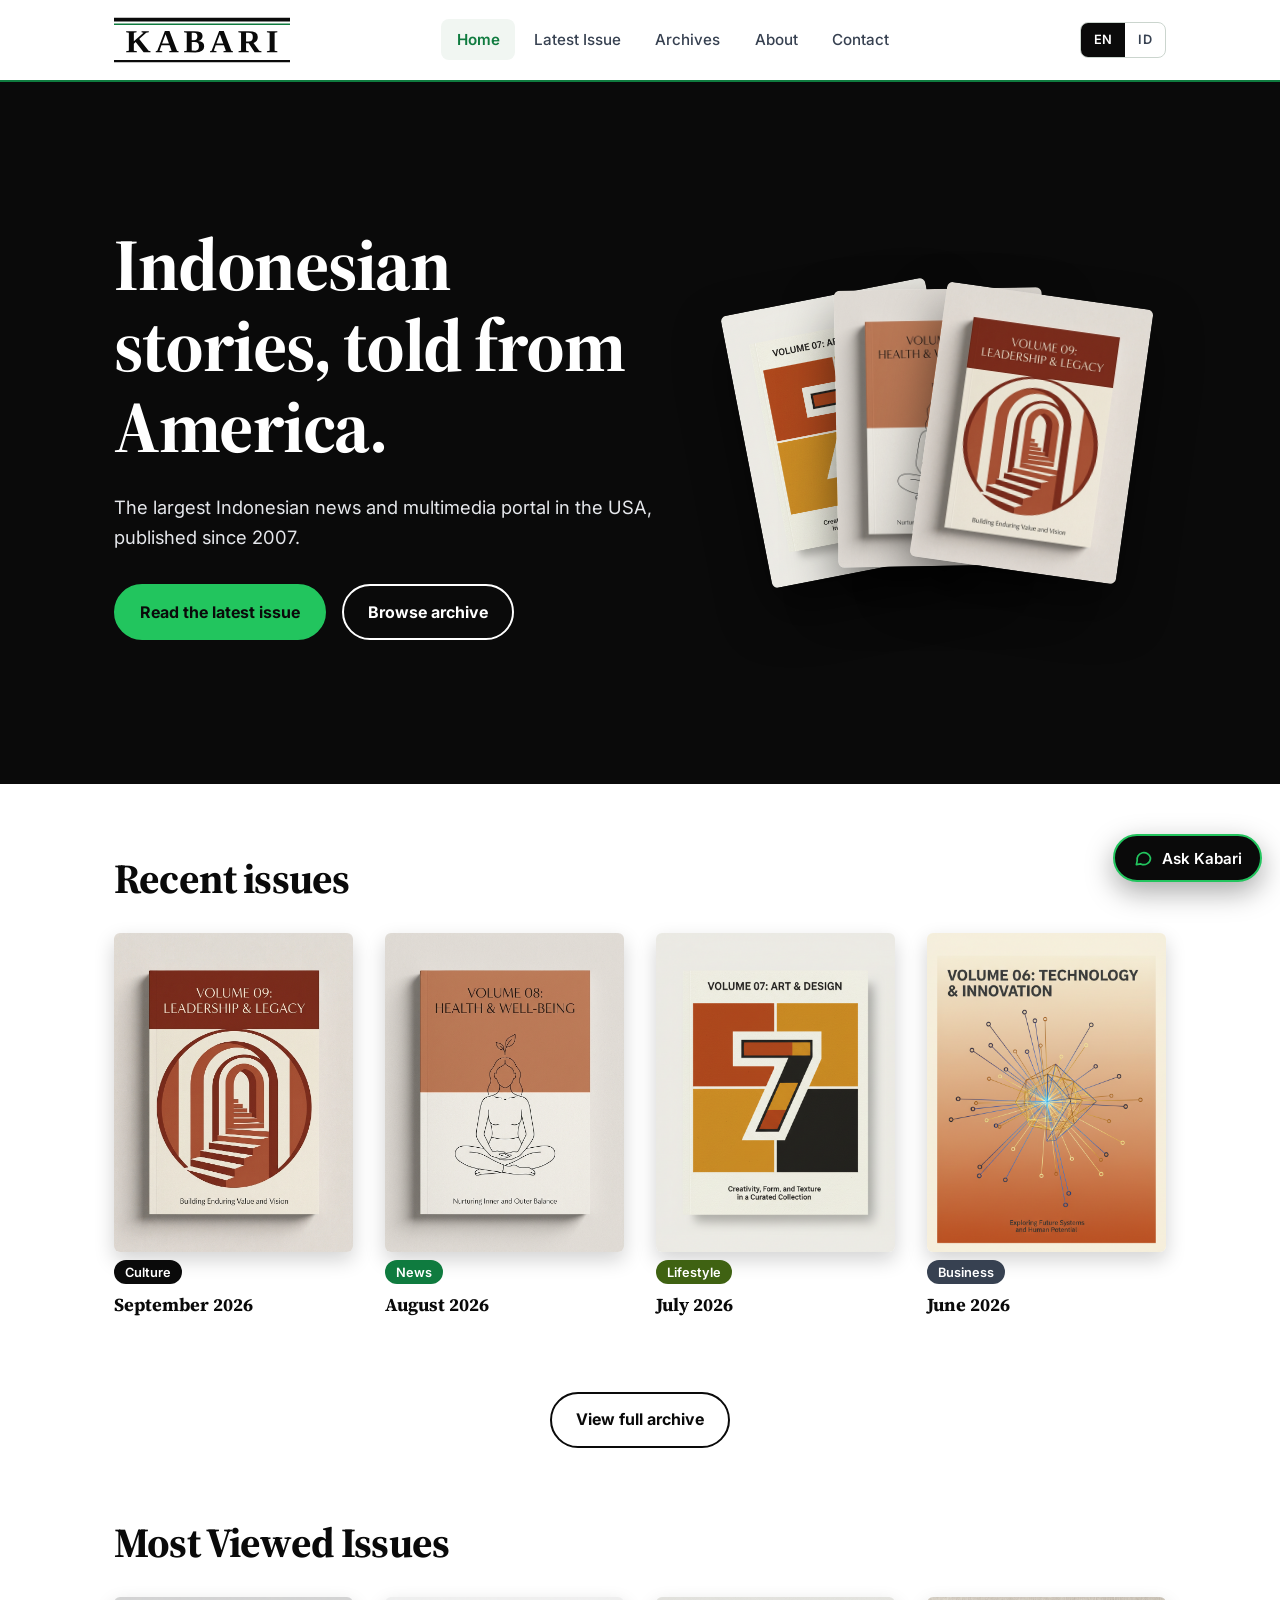
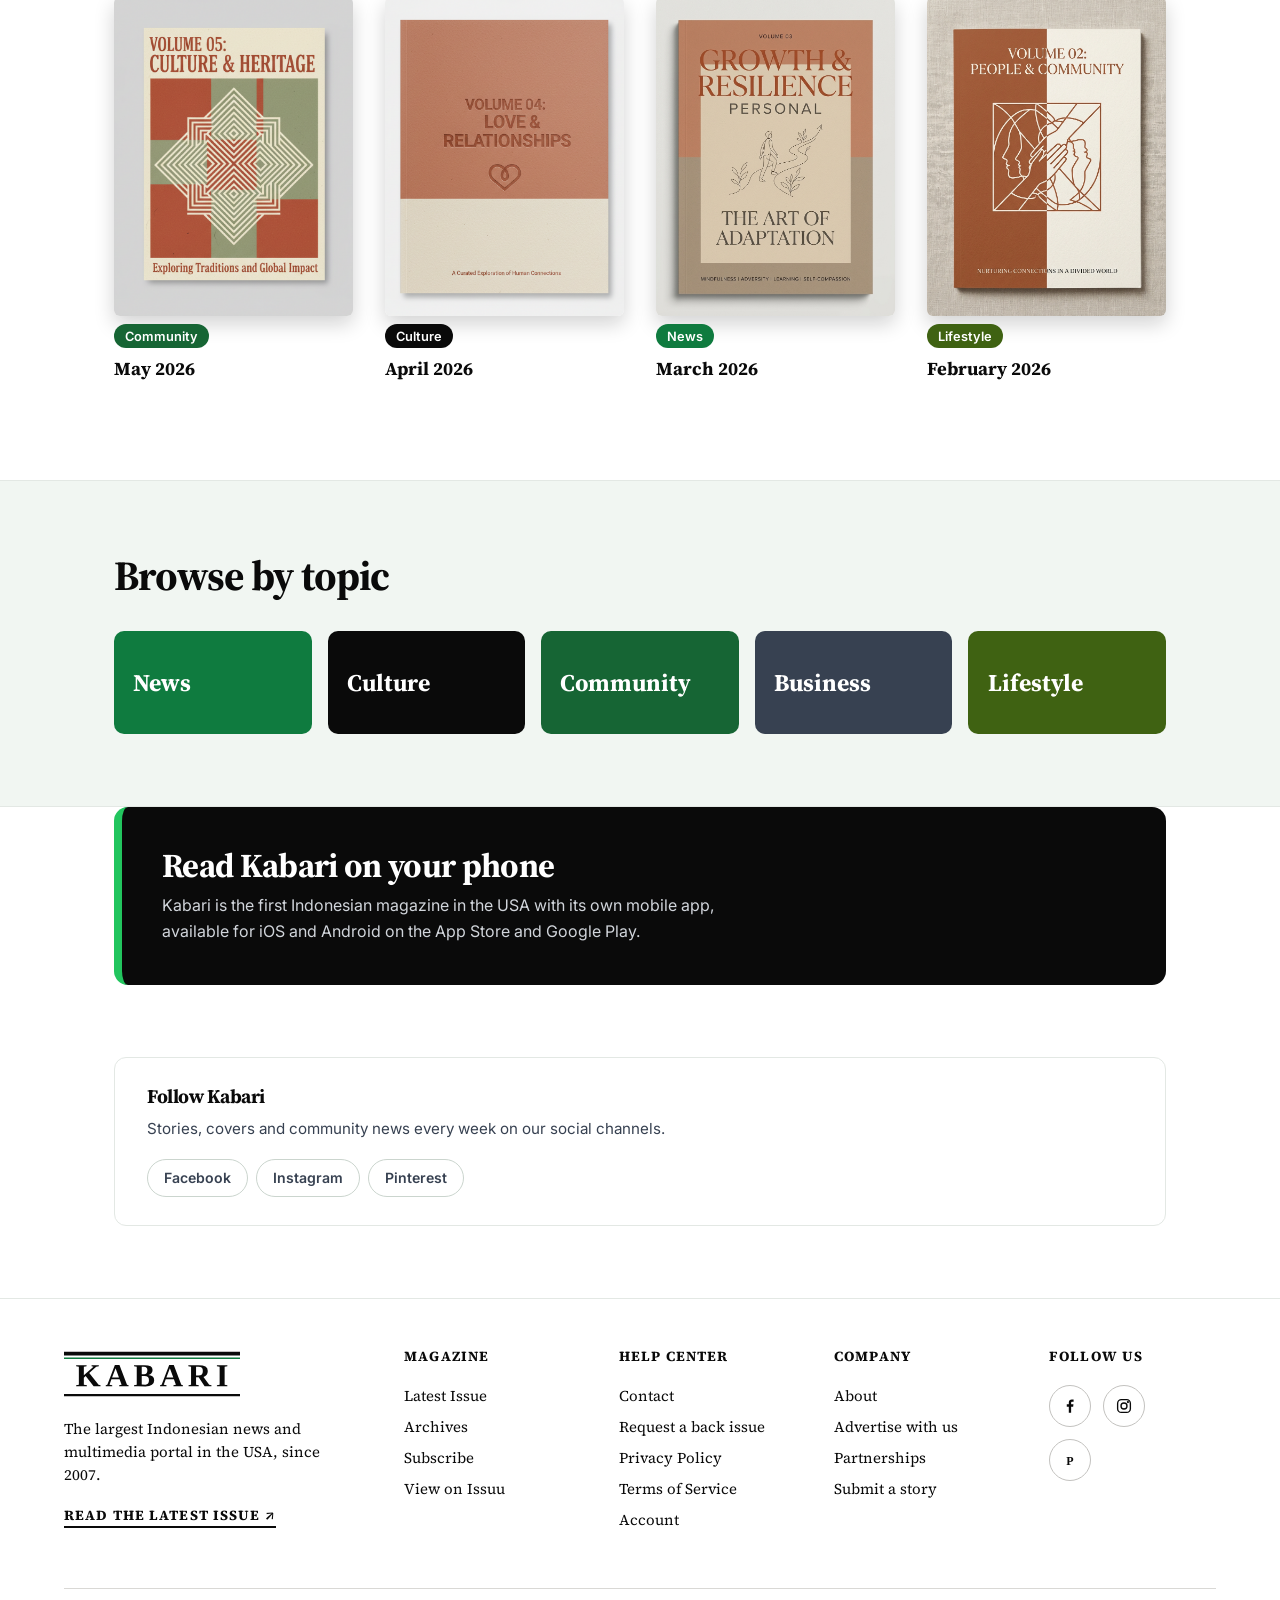
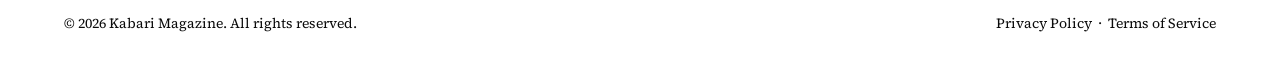
==== index.html @ e6ed9b4f "page update" ====
<!DOCTYPE html>
<html lang="en"><head><meta charset="UTF-8"><meta name="viewport" content="width=device-width,initial-scale=1">
<title>Kabari Magazine | Indonesian News &amp; Culture in the USA</title>
<meta name="description" content="Kabari Magazine is the largest Indonesian news and multimedia portal in the USA, published since 2007. Read the latest issue and browse the archive.">
<link rel="canonical" href="https://YOURDOMAIN.COM/">
<meta property="og:title" content="Kabari Magazine | Indonesian News &amp; Culture in the USA"><meta property="og:description" content="Kabari Magazine is the largest Indonesian news and multimedia portal in the USA, published since 2007. Read the latest issue and browse the archive."><meta property="og:type" content="website">
<meta property="og:url" content="https://YOURDOMAIN.COM/"><meta property="og:site_name" content="Kabari Magazine"><meta property="og:image" content="https://YOURDOMAIN.COM/og-image.png"><meta property="og:image:width" content="1200"><meta property="og:image:height" content="630"><meta property="og:locale" content="en_US"><meta property="og:locale:alternate" content="id_ID">
<meta name="twitter:card" content="summary_large_image"><meta name="twitter:title" content="Kabari Magazine | Indonesian News &amp; Culture in the USA"><meta name="twitter:description" content="Kabari Magazine is the largest Indonesian news and multimedia portal in the USA, published since 2007. Read the latest issue and browse the archive."><meta name="twitter:image" content="https://YOURDOMAIN.COM/og-image.png">
<meta name="theme-color" content="#0A0A0A"><link rel="icon" href="data:image/svg+xml,%3Csvg xmlns='http://www.w3.org/2000/svg' viewBox='0 0 32 32'%3E%3Crect width='32' height='32' rx='6' fill='%230A0A0A'/%3E%3Ctext x='8' y='24' font-size='22' font-weight='900' fill='%2322C55E' font-family='Georgia'%3EK%3C/text%3E%3C/svg%3E">
<link rel="preconnect" href="https://fonts.googleapis.com"><link rel="preconnect" href="https://fonts.gstatic.com" crossorigin>
<link href="https://fonts.googleapis.com/css2?family=Inter:wght@400;500;600;700&family=Source+Serif+4:opsz,wght@8..60,400;8..60,600;8..60,700&family=Newsreader:opsz,wght@6..72,500;6..72,600;6..72,700&display=swap" rel="stylesheet">
<link rel="stylesheet" href="style.css"></head>
<body data-page="index"><noscript><p style="padding:2rem 5%;text-align:center;font-family:sans-serif">Please turn on JavaScript to view Kabari Magazine. You can also email info@kabarinews.com or read our issues on <a href="https://issuu.com/kabari8">Issuu</a>.</p></noscript><div id="hdr"></div>
<main id="main"><section class="hero"><div class="wrap"><div><h1 data-i="h_title">Indonesian stories, told from America.</h1><p data-i="h_sub">The largest Indonesian news and multimedia portal in the USA, published since 2007.</p><div class="row"><a class="btn solid" href="latest.html" data-i="h_cta"></a><a class="btn line" href="archive.html" data-i="h_cta2"></a></div></div><div id="fan"></div></div></section>
<section class="wrap"><h2 class="sec-t" data-i="recent"></h2><div class="grid" id="recent"></div><div class="more"><a class="btn line" href="archive.html" data-i="all_issues"></a></div></section>
<section class="wrap" style="padding-top:0"><h2 class="sec-t" data-i="mv_t">Most Viewed Issues</h2><div class="grid" id="mv"></div></section>
<section class="band"><div class="wrap"><h2 class="sec-t" data-i="browse"></h2><div class="topics" id="topics"></div></div></section><section class="wrap" style="padding-block:0 4.5rem"><div id="app"></div></section><section class="wrap" style="padding-top:0"><div class="duo"><div class="boxc" id="follow"></div></div></section></main>
<div id="ftr"></div><script src="data.js"></script><script src="site.js"></script><script src="chat.js"></script></body></html>
---- style.css ----
:root{--ink:#0A0A0A;--green:#0F7B3F;--green-d:#0A5C2E;--lime:#22C55E;--paper:#FFFFFF;--soft:#F1F6F2;--line:#E3E8E4;--f1:'Source Serif 4',Georgia,serif;--f2:'Inter',system-ui,sans-serif;--r:3/4}
*{margin:0;padding:0;box-sizing:border-box}html{scroll-behavior:smooth}
body{font:1rem/1.65 var(--f2);background:var(--paper);color:var(--ink)}
a{color:inherit;text-decoration:none}ul{list-style:none}img{max-width:100%;display:block}
:focus-visible{outline:3px solid var(--lime);outline-offset:3px}
button{font:inherit;color:inherit;cursor:pointer;background:none;border:0}
.skip{position:absolute;left:-999px}.skip:focus{left:1rem;top:1rem;background:var(--lime);color:#000;padding:.5rem 1rem;z-index:300}
header{position:sticky;top:0;z-index:100;display:flex;align-items:center;gap:1.5rem;padding:.8rem 5%;background:rgba(255,255,255,.96);backdrop-filter:blur(8px);border-bottom:1px solid var(--line)}
.logo{display:flex;align-items:center;gap:.65rem;font:700 1.3rem var(--f1);letter-spacing:-.01em;white-space:nowrap}
.mk{display:grid;place-items:center;width:2.1rem;height:2.1rem;border-radius:8px;background:var(--ink);color:var(--lime);font:700 1.2rem var(--f1)}
nav{display:flex;gap:.25rem;margin:0 auto}
nav a{padding:.5rem .95rem;border-radius:8px;font-weight:500;font-size:.95rem;color:#374151;transition:background .2s,color .2s}
nav a:hover{background:var(--soft);color:var(--ink)}
nav a[aria-current]{color:var(--green);font-weight:600;background:var(--soft)}
.lang{display:flex;border:1px solid #CBD5CE;border-radius:8px;overflow:hidden}
.lang button{padding:.4rem .8rem;font-weight:600;font-size:.8rem;letter-spacing:.04em;color:#374151}
.lang button[aria-pressed=true]{background:var(--ink);color:#fff}
.burger{display:none;margin-left:auto;width:2.6rem;height:2.6rem;border:1px solid #CBD5CE;border-radius:8px;font-size:1.3rem}
.wrap{max-width:1180px;margin:0 auto;padding:4.5rem 5%}
h1,h2{font-family:var(--f1);line-height:1.1;letter-spacing:-.02em}
.sec-t{font-size:clamp(1.8rem,4vw,2.6rem);margin-bottom:2rem}
.hero{background:var(--ink);color:var(--paper);overflow:hidden}
.hero .wrap{display:grid;grid-template-columns:1.1fr .9fr;gap:3rem;align-items:center;min-height:78vh}
.hero h1{font-size:clamp(2.6rem,6.5vw,4.6rem);font-weight:700}
.hero .btn.solid{background:var(--lime);border-color:var(--lime);color:#0A0A0A}.hero .btn.solid:hover{background:#fff;border-color:#fff}
.hero p{font-size:1.15rem;margin:1.5rem 0 2rem;max-width:34rem;color:#E5E7EB}
.row{display:flex;gap:1rem;flex-wrap:wrap}
.btn{display:inline-block;padding:.8rem 1.5rem;border-radius:99px;font-weight:700;border:2px solid currentColor;transition:transform .2s,background .2s}
.btn.solid{background:var(--green);border-color:var(--green);color:#fff}.btn.solid:hover{background:var(--green-d);border-color:var(--green-d)}
.btn.line:hover{background:var(--ink);color:var(--paper)}.hero .btn.line:hover{background:var(--paper);color:var(--ink)}
.btn.off{opacity:.55;cursor:not-allowed;border-style:dashed;font-weight:600}
#fan{position:relative;height:28rem}
.fc{position:absolute;width:46%;aspect-ratio:var(--r);left:50%;top:50%;box-shadow:0 25px 50px rgba(0,0,0,.5);border-radius:6px;overflow:hidden;transition:transform .5s cubic-bezier(.2,.8,.2,1)}
.f0{transform:translate(-94%,-50%) rotate(-11deg)}.f1{transform:translate(-50%,-52%) rotate(-1deg)}.f2{transform:translate(-6%,-50%) rotate(8deg);z-index:2}
#fan:hover .f0{transform:translate(-100%,-50%) rotate(-14deg)}#fan:hover .f2{transform:translate(-2%,-50%) rotate(11deg)}
.gen{height:100%;width:100%;background:var(--c);color:#fff;display:flex;flex-direction:column;justify-content:space-between;padding:7% 8%;position:relative;overflow:hidden;font-family:var(--f1)}
.gen::before{content:"";position:absolute;width:90%;aspect-ratio:1;right:-35%;bottom:-20%;border-radius:50%;background:var(--lime);opacity:.9}
.gen b{font-size:clamp(1rem,2.4vw,1.6rem);letter-spacing:.14em;border-bottom:3px solid var(--lime);padding-bottom:.3rem;position:relative}
.gen span{font-size:clamp(1.3rem,3vw,2.2rem);font-weight:800;position:relative;margin-top:auto}.gen em{font-style:normal;font-size:clamp(2rem,5vw,3.6rem);font-weight:900;line-height:1;position:relative}
.gen i{font:600 .8rem var(--f2);font-style:normal;position:relative;color:#0A0A0A;background:var(--lime);align-self:flex-start;padding:.1rem .6rem;border-radius:99px;margin-top:.5rem}
.grid{display:grid;grid-template-columns:repeat(auto-fill,minmax(210px,1fr));gap:2rem}
.card{display:flex;flex-direction:column;gap:.5rem;text-align:left}
.cv{display:block;aspect-ratio:var(--r);border-radius:6px;overflow:hidden;box-shadow:0 8px 20px rgba(10,10,10,.18);transition:transform .25s,box-shadow .25s}.cv img{height:100%;width:100%;object-fit:cover}
.card:hover .cv{transform:translateY(-6px) rotate(-1deg);box-shadow:0 18px 30px rgba(10,10,10,.28)}
.card strong{font:700 1.15rem var(--f1)}
.tag{align-self:flex-start;background:var(--c,var(--ink));color:#fff;font-size:.8rem;font-weight:600;padding:.1rem .7rem;border-radius:99px}
.band{background:var(--soft);border-block:1px solid var(--line)}
.topics{display:grid;grid-template-columns:repeat(auto-fit,minmax(170px,1fr));gap:1rem}
.topic{background:var(--c);color:#fff;padding:2.2rem 1.2rem;border-radius:10px;font:700 1.5rem var(--f1);transition:transform .2s}.topic:hover{transform:translateY(-4px)}
.more{text-align:center;margin-top:3rem}
.latest{display:grid;grid-template-columns:minmax(0,1fr) 1.2fr;gap:4rem;align-items:center}
.latest .cv{box-shadow:0 25px 45px rgba(10,10,10,.3)}.latest h1{font-size:clamp(2.2rem,5vw,3.6rem);margin:.8rem 0 1rem}.latest p{max-width:34rem;margin-bottom:2rem}
.ctl{display:grid;gap:1.2rem;margin-bottom:2.5rem}
.pills{display:flex;gap:.5rem;flex-wrap:wrap}.pills button{padding:.35rem 1rem;border:2px solid var(--ink);border-radius:99px;font-weight:600}.pills button[aria-pressed=true]{background:var(--ink);color:var(--paper)}
.ctl label{font-weight:700;display:block;margin-bottom:.4rem}
#q,.fm input,.fm textarea{width:100%;max-width:30rem;padding:.8rem 1rem;border:2px solid var(--ink);border-radius:8px;font:inherit;background:#fff}.fm input,.fm textarea{max-width:none}
.empty{grid-column:1/-1;padding:3rem 0}#count{margin-bottom:1.5rem;font-weight:600}
.prose{max-width:44rem}.prose p{font-size:1.15rem;margin-bottom:1.3rem;font-family:var(--f1)}
.fm{display:grid;gap:1.1rem;max-width:36rem}.fm textarea{min-height:10rem}#st{font-weight:600;min-height:1.5rem}
dialog{margin:auto;border:3px solid var(--ink);border-radius:12px;background:var(--paper);color:var(--ink);width:min(820px,92vw);padding:2rem}dialog::backdrop{background:rgba(10,10,10,.75)}
.mg{display:grid;grid-template-columns:minmax(0,.8fr) 1.2fr;gap:2rem;align-items:center}.mc{aspect-ratio:var(--r);border-radius:6px;overflow:hidden}.mc img{height:100%;object-fit:cover}
dialog h2{font-size:2rem;margin:.6rem 0}.md{margin-bottom:1.5rem}.acts{display:flex;gap:.8rem;flex-wrap:wrap}
.x{position:absolute;top:.6rem;right:1rem;font-size:2rem;line-height:1}
@media(max-width:800px){
 .burger{display:block}header{gap:.8rem}.lang{order:3}.burger{order:4;margin-left:0}.logo{margin-right:auto}
 nav{display:none;position:absolute;top:100%;left:0;right:0;flex-direction:column;margin:0;padding:.8rem 5% 1.2rem;background:#fff;border-bottom:1px solid var(--line);box-shadow:0 12px 24px rgba(10,10,10,.08)}nav.open{display:flex}nav a{padding:.8rem 1rem}
 .hero .wrap,.latest,.mg,.fg{grid-template-columns:1fr}.hero .wrap{min-height:0}#fan{height:24rem}.mc{max-width:240px;margin:auto}
}
@media(prefers-reduced-motion:reduce){*{transition:none!important;scroll-behavior:auto!important}}

.yrs{display:flex;gap:.2rem;overflow-x:auto;border-bottom:1px solid var(--line);scrollbar-width:none;scroll-snap-type:x proximity}
.yrs::-webkit-scrollbar{display:none}
.yrs button{flex:none;padding:.75rem 1.05rem;font:600 .95rem var(--f2);font-variant-numeric:tabular-nums;letter-spacing:.01em;color:#6B7280;border-bottom:3px solid transparent;margin-bottom:-1px;scroll-snap-align:center;transition:color .2s,border-color .2s}
.yrs button:hover{color:var(--ink);border-color:#CBD5CE}
.yrs button[aria-pressed=true]{color:var(--ink);border-color:var(--green)}

.abh{background:var(--soft);border-bottom:1px solid var(--line)}.abh .wrap{padding-bottom:3.5rem}
.eye{display:inline-block;font-weight:600;font-size:.85rem;letter-spacing:.12em;text-transform:uppercase;color:var(--green);margin-bottom:1rem}
.abh h1{font-size:clamp(2.3rem,5.5vw,4rem);font-weight:700;max-width:18ch}.lead{font-size:1.2rem;max-width:44rem;margin:1.5rem 0 2.5rem;color:#374151}
.stats{display:grid;grid-template-columns:repeat(auto-fit,minmax(150px,1fr));gap:1px;background:var(--line);border:1px solid var(--line);border-radius:10px;overflow:hidden}
.stats div{background:#fff;padding:1.4rem 1.2rem}.stats b{display:block;font:700 2rem var(--f1);color:var(--green)}.stats span{font-size:.9rem;color:#4B5563}
.pillars{display:grid;grid-template-columns:repeat(auto-fit,minmax(240px,1fr));gap:1.5rem;margin-bottom:3rem}
.pillars div{border-top:4px solid var(--green);background:#fff;border-radius:0 0 10px 10px;padding:1.5rem;box-shadow:0 6px 18px rgba(10,10,10,.07)}.pillars h3{font:700 1.4rem var(--f1);margin-bottom:.5rem}
.tl{list-style:none;max-width:46rem;border-left:3px solid var(--green);margin-left:.6rem}
.tl li{position:relative;padding:0 0 2rem 2rem}.tl li:last-child{padding-bottom:0}.tl li::before{content:"";position:absolute;left:-.62rem;top:.45rem;width:1rem;height:1rem;border-radius:50%;background:#fff;border:3px solid var(--green)}
.tl b{font:700 1.6rem var(--f1)}.tl p{margin-top:.2rem}
.two{display:grid;grid-template-columns:1fr 1fr;gap:3rem}.tw{overflow-x:auto}
.tbl{width:100%;border-collapse:collapse;background:#fff;border:1px solid var(--line);font-size:.97rem}
.tbl th,.tbl td{padding:.85rem 1rem;text-align:left;border-bottom:1px solid var(--line);vertical-align:top}
.tbl thead th{background:var(--ink);color:#fff;font-weight:600;font-size:.85rem;letter-spacing:.04em;text-transform:uppercase}
.tbl tbody th{font-weight:600;white-space:nowrap}.tbl tbody tr:nth-child(even){background:#F8FAF8}.tbl tbody tr:hover{background:var(--soft)}.tbl a{color:var(--green);font-weight:600}
.cta{background:var(--ink);color:#fff;text-align:center}.cta h2{font-size:clamp(1.8rem,4vw,2.6rem)}.cta p{margin:1rem 0 2rem;color:#D1D5DB}.cta .btn.solid{background:var(--lime);border-color:var(--lime);color:#0A0A0A}.cta .btn.line:hover{background:#fff;color:var(--ink)}
@media(max-width:800px){.two{grid-template-columns:1fr}}

.appc{display:flex;justify-content:space-between;align-items:center;gap:2rem;flex-wrap:wrap;background:var(--ink);color:#fff;border-radius:14px;padding:2.5rem;border-left:8px solid var(--lime)}
.appc h2{font-size:clamp(1.5rem,3vw,2.1rem);margin-bottom:.5rem}.appc p{max-width:36rem;color:#D1D5DB}.appc .btn.solid{background:var(--lime);border-color:var(--lime);color:#0A0A0A}.appc .btn.line:hover{background:#fff;color:var(--ink)}

.duo{display:grid;grid-template-columns:1.2fr 1fr;gap:1.5rem}
.boxc{border:1px solid var(--line);border-top:4px solid var(--green);border-radius:0 0 12px 12px;background:#fff;padding:2rem;box-shadow:0 6px 18px rgba(10,10,10,.06)}
.boxc h2{font-size:1.6rem;margin-bottom:.5rem}.boxc p{margin-bottom:1.4rem;color:#374151}
.boxc .btn{padding:.6rem 1.2rem}
@media(max-width:800px){.duo{grid-template-columns:1fr}}

/* minimal subscribe + follow boxes */
.duo{align-items:start;gap:1.25rem}
.boxc{border:1px solid var(--line);border-top:1px solid var(--line);border-radius:12px;box-shadow:none;background:#fff;padding:1.75rem 2rem}
.boxc h2{font-size:1.2rem;font-weight:700;margin-bottom:.6rem}
.boxc p{font-size:.95rem;margin-bottom:1.1rem}
.boxc .row{gap:.5rem}
.boxc .row .btn{padding:.4rem 1rem;font-size:.88rem;font-weight:600;border:1px solid #CBD5CE;border-radius:99px;color:#374151;background:#fff}
.boxc .row .btn:hover{background:var(--ink);border-color:var(--ink);color:#fff}
#ctct{margin:0 -.5rem}

/* mobile fixes: hero fan, year slider, topic rows */
.yslide{display:none;align-items:center;gap:1rem}
.yall{padding:.45rem 1.1rem;border:2px solid var(--ink);border-radius:99px;font-weight:600;flex:none}.yall[aria-pressed=true]{background:var(--ink);color:#fff}
.yr{flex:1;display:flex;align-items:center;gap:.9rem}
.yr input{flex:1;height:2.2rem;accent-color:var(--green);cursor:pointer}.yr input.dim{opacity:.45}
.yr output{min-width:3.2rem;text-align:right;font:700 1.2rem var(--f1);font-variant-numeric:tabular-nums}
@media(max-width:800px){
 .yrs{display:none}.yslide{display:flex}
 #cats{display:grid;grid-template-columns:repeat(3,1fr);gap:.5rem}
 #cats button{padding:.5rem .2rem;font-size:.85rem;text-align:center}
 #fan{height:19rem}.fc{width:46%}
 .f0,#fan:hover .f0{transform:translate(-96%,-50%) rotate(-9deg)}
 .f1{transform:translate(-50%,-52%) rotate(-1deg)}
 .f2,#fan:hover .f2{transform:translate(-4%,-50%) rotate(7deg)}
}

/* phones: smaller covers, two per row */
@media(max-width:800px){
 .grid{grid-template-columns:repeat(2,1fr);gap:1.4rem 1rem}
 .card strong{font-size:1rem}.tag{font-size:.72rem}
 .latest .cv{max-width:300px;margin:0 auto;width:100%}
}

.legal{max-width:50rem}.legal h2{font:700 1.3rem var(--f1);margin:2rem 0 .5rem}.legal p{color:#374151}.upd{color:#6B7280;margin:-1rem 0 1rem;font-size:.95rem}

/* light header with logo */
header{background:rgba(255,255,255,.97);border-bottom:2px solid var(--green)}
.logo img{height:46px;width:auto;display:block}
@media(max-width:800px){.logo img{height:38px}}

/* keep hero text above covers; align header with page content on wide screens */
.hero .wrap>div:first-child{position:relative;z-index:3}
header{padding-inline:max(5%,calc((100% - 1180px)/2 + 5%))}

.logo img{height:54px}
@media(max-width:800px){.logo img{height:42px}}


/* QA fixes: stop wide children stretching grids; slightly larger tags */
.ctl{grid-template-columns:minmax(0,1fr)}.ctl>*{min-width:0}
.two>div{min-width:0}
@media(max-width:800px){.two{grid-template-columns:minmax(0,1fr)}.tag{font-size:.78rem}}

/* all years visible on desktop; footer list spacing */
@media(min-width:801px){.yrs{flex-wrap:wrap;overflow:visible}}

/* hero + popup cover fix */
.fc img{width:100%;height:100%;object-fit:cover}
.mc img{width:100%}

/* ===== Contact page (measured from the reference design) ===== */
:root{--f3:'Newsreader',Georgia,'Times New Roman',serif;--bd:#c3c2bf}
.sr{position:absolute;width:1px;height:1px;overflow:hidden;clip:rect(0 0 0 0);white-space:nowrap}
.ch{background:var(--ink);color:#fdfcf8;text-align:center;padding:clamp(3rem,7vw,5.9rem) 5%}
.ch h1{font:700 clamp(2.5rem,6vw,4rem)/1.05 var(--f3);letter-spacing:0}
.cw{width:min(900px,90%);margin:0 auto;padding:clamp(3rem,6.4vw,5.75rem) 0 5rem;font-family:var(--f1)}
.ct-h2{font:500 clamp(1.75rem,4vw,2.5rem)/1.1 var(--f3);text-align:center;margin:0}
.csub{font:400 1.0625rem/1.65 var(--f1);text-align:center;margin:16px 0 52px}
.ff{display:grid;gap:24px}.r2{display:grid;grid-template-columns:minmax(0,1fr) minmax(0,1fr);gap:32px}.r2>div,.ff>div{min-width:0}
.ff label{display:block;font:700 14px/21px var(--f1);text-transform:uppercase;letter-spacing:1.12px;margin:0 0 12px}.ff label i{font-style:normal}
.ff input,.ff select,.ff textarea{display:block;width:100%;padding:4px 16px;border:1px solid var(--bd);border-radius:0;font:400 16px var(--f1);background:#fff;color:var(--ink)}
.ff input,.ff select{height:48px}.ff textarea{height:160px;resize:vertical}
.ff select{appearance:none;-webkit-appearance:none;padding-right:44px;background:#fff url("data:image/svg+xml,%3Csvg xmlns='http://www.w3.org/2000/svg' width='12' height='8' viewBox='0 0 12 8'%3E%3Cpath d='M1 1.5l5 5 5-5' fill='none' stroke='%230d0d0d' stroke-width='1.6'/%3E%3C/svg%3E") no-repeat right 16px center}
.ff input:focus,.ff select:focus,.ff textarea:focus{outline:2px solid var(--ink);outline-offset:1px;border-color:var(--ink)}
.ff [aria-invalid=true]{border-color:#B91C1C}
.err{color:#B91C1C;font-size:13px;line-height:1.3;margin:6px 0 0}.err:empty{display:none}.hint{font-size:14px;font-weight:600;margin:8px 0 0}
.sbtn{height:48px;padding:0 24px;background:var(--green);color:#fff;border:0;border-radius:0;font:700 14px var(--f1);letter-spacing:1.12px;text-transform:uppercase;cursor:pointer;transition:background .2s}.sbtn:hover{background:var(--green-d)}.sbtn:disabled{opacity:.6;cursor:wait}
.ff .sbw{margin-top:8px}
.fs{font-size:15px;font-weight:600;margin:0}.fs:empty{display:none}.fs.ok{border:1px solid var(--ink);padding:12px 16px}.fs.bad{color:#B91C1C}
.cx{display:grid;grid-template-columns:repeat(3,minmax(0,1fr));gap:48px 60px;margin-top:48px}
.cx h3{font:600 22px/1.25 var(--f3)}.cx h3::after{content:"";display:block;width:28px;height:2px;background:var(--ink);margin:16px 0 12px}
.cx p{font:400 17px/28.05px var(--f1);margin:0 0 28px}.cx p strong{display:block;margin-bottom:4px;font-weight:700}.cx p>a,.cx p>span{display:block}.cx a:not(.si){text-decoration:underline;text-underline-offset:3px}.cx .kd{margin-bottom:40px}
.cx>div{display:flex;flex-direction:column}.cx .sis,.cx .xl{margin-top:auto}.cx .xl{display:flex;align-items:center;min-height:42px}.cx .xl a{font-weight:700;font-size:17px;line-height:28px}
@media(max-width:768px){.r2{grid-template-columns:minmax(0,1fr);gap:24px}.cx{grid-template-columns:minmax(0,1fr)}}

/* social buttons (contact + footer) */
.sis{display:flex;flex-wrap:wrap;gap:12px}
.si{display:grid;place-items:center;width:42px;height:42px;border:1px solid var(--bd);border-radius:50%;background:transparent;color:var(--ink);transition:background .15s,color .15s,border-color .15s}.si svg{width:18px;height:18px}.si:hover{background:var(--ink);border-color:var(--ink);color:#fff}

/* ===== Footer (white) ===== */
footer.kf{background:#fff;color:var(--ink);padding:0 5%;font-family:var(--f1);border-top:1px solid var(--line)}
.kf-in{max-width:1320px;margin:0 auto}
.kf-g{display:grid;grid-template-columns:1.75fr 1fr 1fr 1fr 1fr;gap:48px;padding:48px 0}
.flogo{display:block;height:54px;width:auto;max-width:100%;margin-bottom:16px}
.kf-b>p{font:400 15px/23px var(--f1);max-width:21rem;margin:0}
.plink{display:inline-block;margin-top:20px;font:700 14px/1.4 var(--f1);letter-spacing:1.12px;text-transform:uppercase;border-bottom:2px solid var(--ink)}
.kf h4{font:700 14px/1.4 var(--f1);letter-spacing:1.12px;text-transform:uppercase;margin:0 0 18px;color:var(--ink)}
.kf li{margin-bottom:10px;font:400 15px/21px var(--f1)}.kf li a:hover,.kf-bot a:hover{text-decoration:underline;text-underline-offset:3px}
.kf .sis{max-width:96px}
.kf-bot{display:flex;justify-content:space-between;gap:8px 16px;flex-wrap:wrap;border-top:1px solid #d9d8d5;padding:24px 0;font:400 14px/1.5 var(--f1)}
@media(max-width:1000px){.kf-g{grid-template-columns:repeat(3,minmax(0,1fr))}.kf-b{grid-column:1/-1}}
@media(max-width:560px){.kf-g{grid-template-columns:repeat(2,minmax(0,1fr));gap:2rem 1.5rem}}

/* ===== Subscribe section (Contact page, Constant Contact form) ===== */
.sb{border-top:1px solid #d9d8d5;padding:80px 5%;scroll-margin-top:90px;font-family:var(--f1)}
.sb-in{max-width:1180px;margin:0 auto}
.sb-h{text-align:center;max-width:44rem;margin:0 auto 48px}
.sb-h h2{font:500 clamp(1.75rem,4vw,2.5rem)/1.1 var(--f3)}.sb-h p{font:400 17px/28.05px var(--f1);margin-top:16px}
.sb-g{display:grid;grid-template-columns:minmax(0,1fr) minmax(300px,460px) minmax(0,1fr);gap:56px;align-items:center}
.sb-s b{display:block;font:700 clamp(2.5rem,5vw,4rem)/1.05 var(--f3)}
.sb-s p{font:400 17px/28.05px var(--f1);max-width:18rem;margin-top:12px}
.sb-s.l{text-align:right}.sb-s.l p{margin-left:auto}
.sb-f{border:1px solid var(--bd);background:#fff;padding:24px;min-height:200px}
.duo{grid-template-columns:minmax(0,1fr)}
@media(max-width:900px){.sb{padding:56px 5%}.sb-g{grid-template-columns:minmax(0,1fr);gap:32px}.sb-f{order:-1}.sb-s.l,.sb-s.r{text-align:center}.sb-s p{margin-inline:auto}}
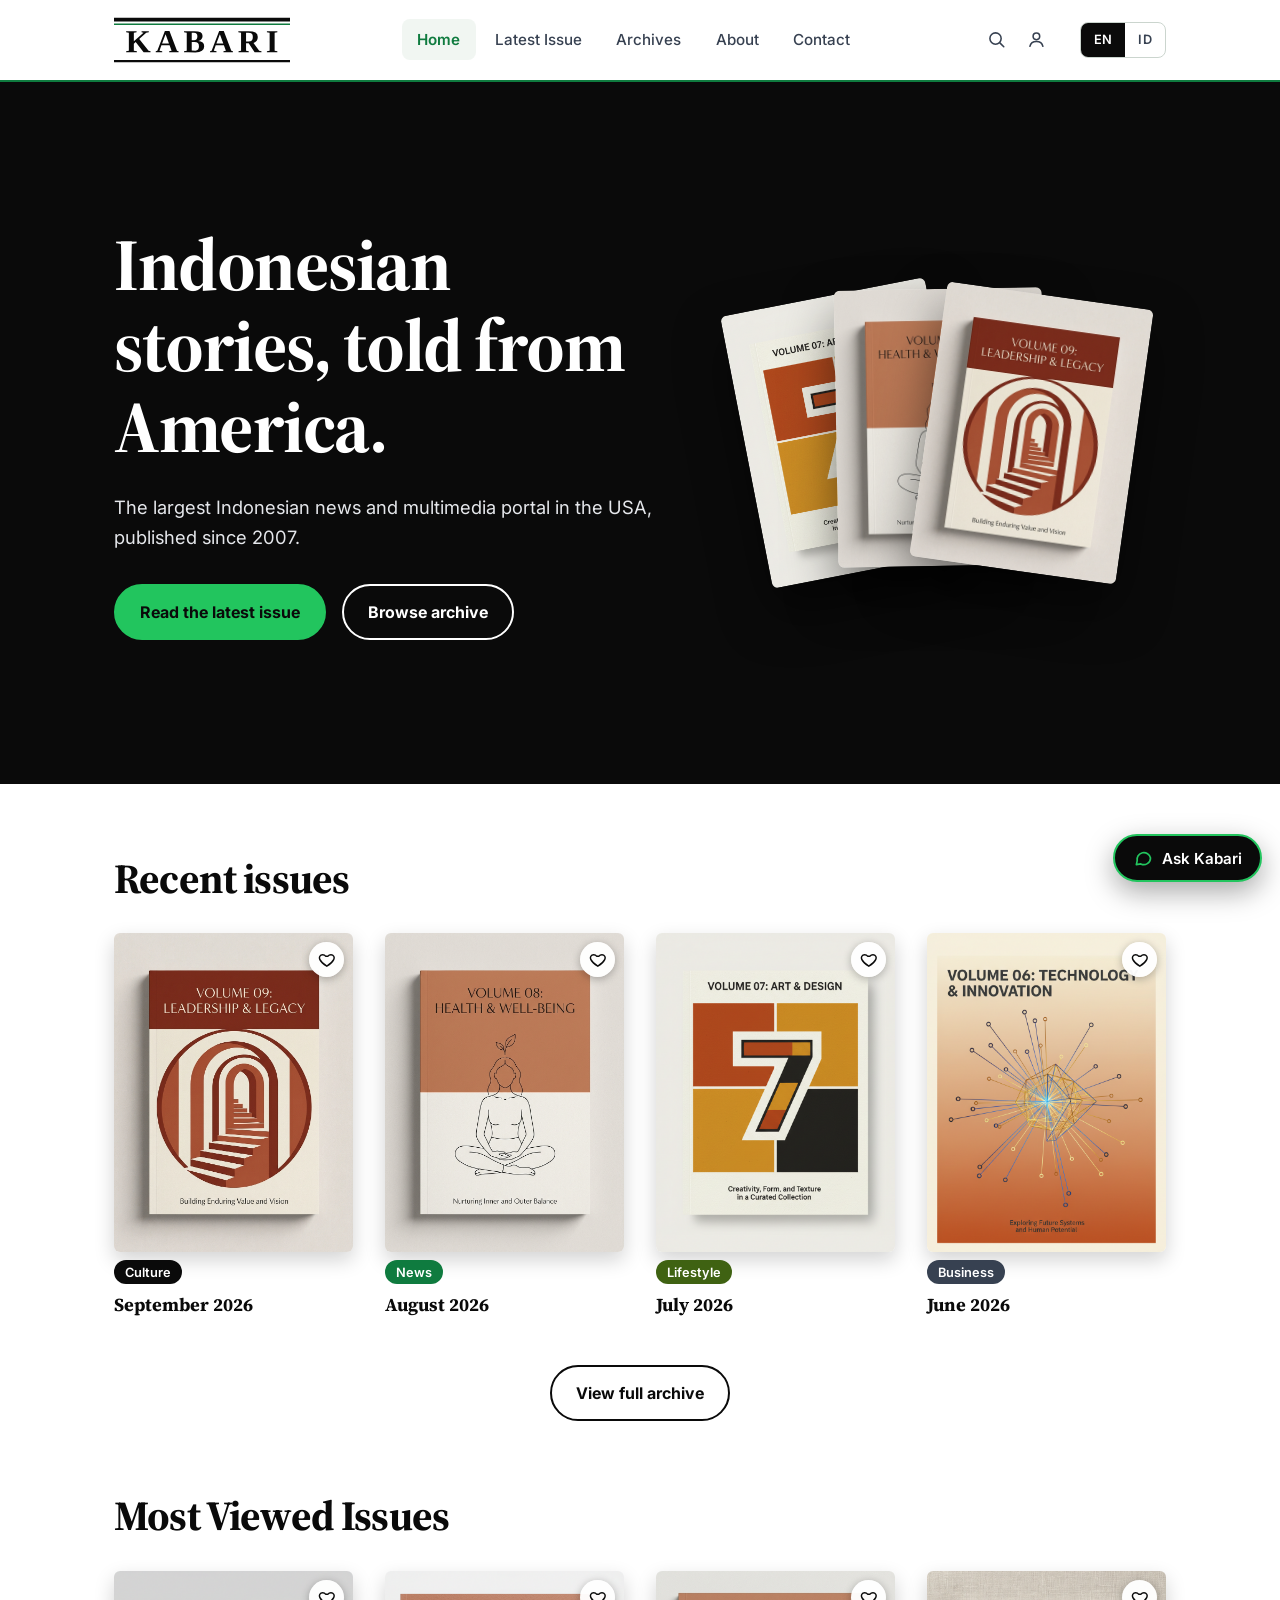
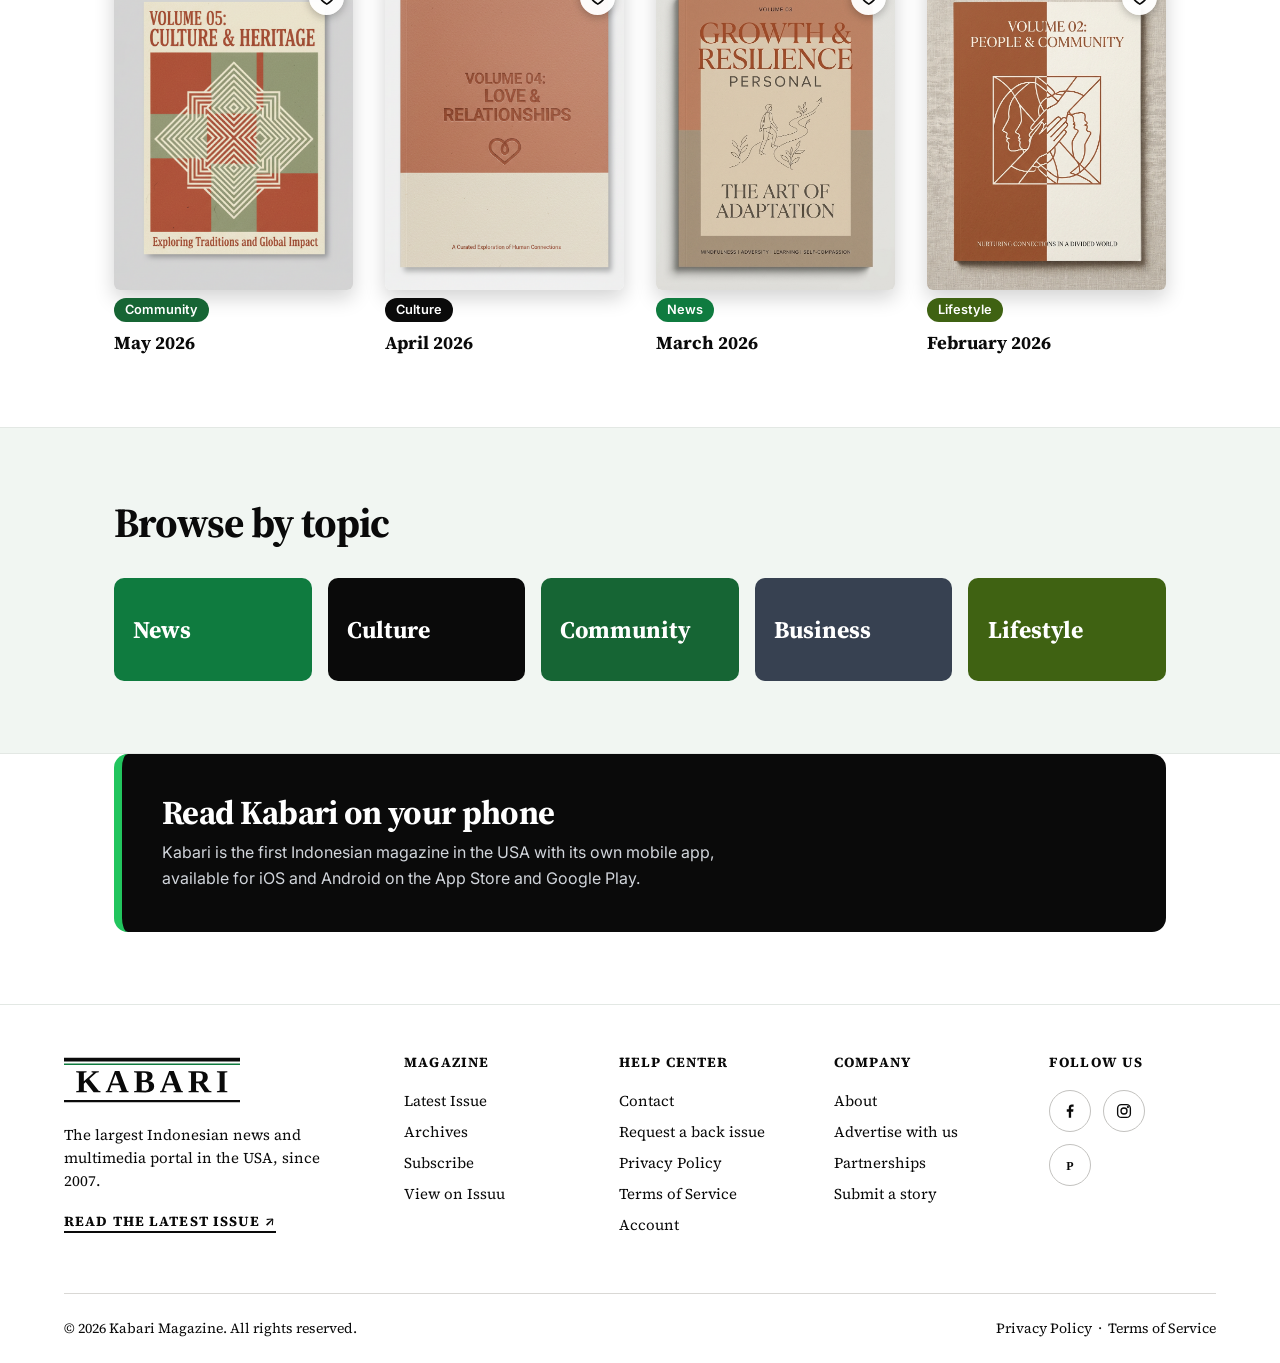
==== commit 8d9c5db2: "Account login added" ====
--- a/index.html
+++ b/index.html
@@ -14,5 +14,5 @@
 <main id="main"><section class="hero"><div class="wrap"><div><h1 data-i="h_title">Indonesian stories, told from America.</h1><p data-i="h_sub">The largest Indonesian news and multimedia portal in the USA, published since 2007.</p><div class="row"><a class="btn solid" href="latest.html" data-i="h_cta"></a><a class="btn line" href="archive.html" data-i="h_cta2"></a></div></div><div id="fan"></div></div></section>
 <section class="wrap"><h2 class="sec-t" data-i="recent"></h2><div class="grid" id="recent"></div><div class="more"><a class="btn line" href="archive.html" data-i="all_issues"></a></div></section>
 <section class="wrap" style="padding-top:0"><h2 class="sec-t" data-i="mv_t">Most Viewed Issues</h2><div class="grid" id="mv"></div></section>
-<section class="band"><div class="wrap"><h2 class="sec-t" data-i="browse"></h2><div class="topics" id="topics"></div></div></section><section class="wrap" style="padding-block:0 4.5rem"><div id="app"></div></section><section class="wrap" style="padding-top:0"><div class="duo"><div class="boxc" id="follow"></div></div></section></main>
+<section class="band"><div class="wrap"><h2 class="sec-t" data-i="browse"></h2><div class="topics" id="topics"></div></div></section><section class="wrap" style="padding-block:0 4.5rem"><div id="app"></div></section></main>
 <div id="ftr"></div><script src="data.js"></script><script src="site.js"></script><script src="chat.js"></script></body></html>
--- a/style.css
+++ b/style.css
@@ -216,3 +216,51 @@
 .sb-f{border:1px solid var(--bd);background:#fff;padding:24px;min-height:200px}
 .duo{grid-template-columns:minmax(0,1fr)}
 @media(max-width:900px){.sb{padding:56px 5%}.sb-g{grid-template-columns:minmax(0,1fr);gap:32px}.sb-f{order:-1}.sb-s.l,.sb-s.r{text-align:center}.sb-s p{margin-inline:auto}}
+
+/* ===== Cards with favorite heart ===== */
+.cardw{position:relative;min-width:0}.cardw .card{width:100%}
+.fav{position:absolute;top:.55rem;right:.55rem;z-index:2;width:2.2rem;height:2.2rem;display:grid;place-items:center;border-radius:50%;background:rgba(255,255,255,.96);color:var(--ink);box-shadow:0 2px 8px rgba(10,10,10,.28);transition:transform .15s,color .15s}
+.fav:hover{transform:scale(1.08)}
+.fav svg,.favt svg{width:1.1rem;height:1.1rem;fill:none;stroke:currentColor;stroke-width:2;stroke-linejoin:round;flex:none}
+.fav[aria-pressed=true],.favt[aria-pressed=true]{color:var(--green)}
+.fav[aria-pressed=true] svg,.favt[aria-pressed=true] svg{fill:currentColor}
+.favt{display:inline-flex;align-items:center;gap:.5rem;cursor:pointer}.favt svg{width:1.05rem;height:1.05rem}
+
+/* ===== Header search + account buttons ===== */
+.hbtns{display:flex;gap:.1rem}
+.hb{position:relative;width:2.4rem;height:2.4rem;display:grid;place-items:center;border-radius:8px;color:#374151;cursor:pointer}.hb:hover{background:var(--soft);color:var(--ink)}
+.hb svg{width:1.3rem;height:1.3rem;fill:none;stroke:currentColor;stroke-width:1.8;stroke-linecap:round;stroke-linejoin:round}
+.hb-acc.on::after{content:"";position:absolute;top:.4rem;right:.4rem;width:.6rem;height:.6rem;background:var(--lime);border:2px solid #fff;border-radius:50%}
+@media(max-width:800px){.hbtns{order:2}}
+
+/* ===== Search overlay ===== */
+.sd{width:min(640px,92vw);padding:0;border:0;border-radius:14px;margin:8vh auto auto;background:#fff;color:var(--ink);box-shadow:0 30px 70px rgba(10,10,10,.45)}.sd::backdrop{background:rgba(10,10,10,.65)}
+.sd-top{display:flex;gap:.5rem;padding:1rem;border-bottom:1px solid var(--line)}
+.sd-top input{flex:1;min-width:0;padding:.8rem 1rem;border:2px solid var(--ink);border-radius:8px;font:inherit;font-size:1.05rem;background:#fff;color:var(--ink)}
+.sd-x{width:2.8rem;font-size:1.8rem;line-height:1;border-radius:8px;cursor:pointer}.sd-x:hover{background:var(--soft)}
+.sd-c{padding:.8rem 1.2rem .2rem;font-size:.85rem;font-weight:600;color:#4B5563}
+.sd-list{max-height:min(55vh,420px);overflow-y:auto;padding:.4rem .6rem .8rem}
+.sr-i{display:flex;align-items:center;gap:.9rem;width:100%;text-align:left;padding:.55rem .6rem;border-radius:10px;cursor:pointer}.sr-i:hover,.sr-i:focus-visible{background:var(--soft)}
+.sr-th{flex:none;width:48px;aspect-ratio:3/4;border-radius:4px;overflow:hidden;box-shadow:0 3px 8px rgba(10,10,10,.2)}.sr-th img{width:100%;height:100%;object-fit:cover}
+.mgn{display:grid;place-items:center;width:100%;height:100%;color:#fff;font:700 .7rem/1.1 var(--f1);text-align:center}
+.sr-t{flex:1;min-width:0;display:flex;flex-direction:column}.sr-t b{font:700 1.05rem var(--f1)}.sr-t small{color:#4B5563}
+.sr-i em{font-style:normal;font-size:.8rem;font-weight:700;color:var(--green)}
+.sr-empty{padding:1.2rem;color:#4B5563}
+.sd-all{display:block;padding:.9rem 1.2rem;border-top:1px solid var(--line);font-weight:700;color:var(--green)}.sd-all[hidden]{display:none}
+
+/* ===== Toast ===== */
+#toast{position:fixed;left:50%;bottom:1.2rem;transform:translate(-50%,20px);z-index:250;max-width:min(92vw,520px);background:var(--ink);color:#fff;padding:.8rem 1.2rem;border-radius:10px;font-size:.95rem;box-shadow:0 10px 30px rgba(10,10,10,.35);opacity:0;pointer-events:none;transition:opacity .25s,transform .25s}
+#toast.on{opacity:1;transform:translate(-50%,0);pointer-events:auto}#toast a{color:var(--lime);font-weight:700;text-decoration:underline;margin-left:.3rem}
+
+/* ===== Account page ===== */
+.aw{width:min(900px,90%);margin:0 auto;padding:56px 0 80px;font-family:var(--f1)}
+.cons{font-size:.85rem;color:#4B5563}.cons a{text-decoration:underline;text-underline-offset:3px}
+.ac-note{text-align:center;color:#374151;margin-bottom:2rem}
+.ac-card{max-width:440px;margin:0 auto 3.5rem;border:1px solid var(--bd);padding:28px;background:#fff}
+.ac-tabs{display:flex;border-bottom:1px solid var(--bd);margin-bottom:1.4rem}.ac-tabs button{flex:1;padding:.8rem;font:700 .8rem var(--f1);letter-spacing:1.1px;text-transform:uppercase;border-bottom:3px solid transparent;margin-bottom:-1px;color:#6B7280;cursor:pointer}.ac-tabs button[aria-selected=true]{color:var(--ink);border-color:var(--green)}
+.ac-wide{width:100%}.ac-links{text-align:center;margin:0}.lnk{background:none;border:0;text-decoration:underline;text-underline-offset:3px;font:inherit;font-size:.9rem;cursor:pointer;color:var(--ink)}
+.ac-or{text-align:center;color:#6B7280;font-size:.85rem;margin:0}
+.gbtn{width:100%;height:48px;border:1px solid var(--bd);background:#fff;font:700 14px var(--f1);letter-spacing:1.12px;text-transform:uppercase;cursor:pointer;color:var(--ink)}.gbtn:hover{background:var(--soft)}
+.ac-cons{text-align:center;margin-top:1rem}
+.ac-top{display:flex;justify-content:space-between;align-items:center;gap:1rem;flex-wrap:wrap;margin-bottom:2.5rem;padding-bottom:1.5rem;border-bottom:1px solid #d9d8d5}
+.ac-h{font:600 1.75rem var(--f3);margin:0 0 1.5rem}.ac-empty{margin-bottom:1.2rem;color:#374151}.ac-btn{display:inline-flex;align-items:center;text-decoration:none}
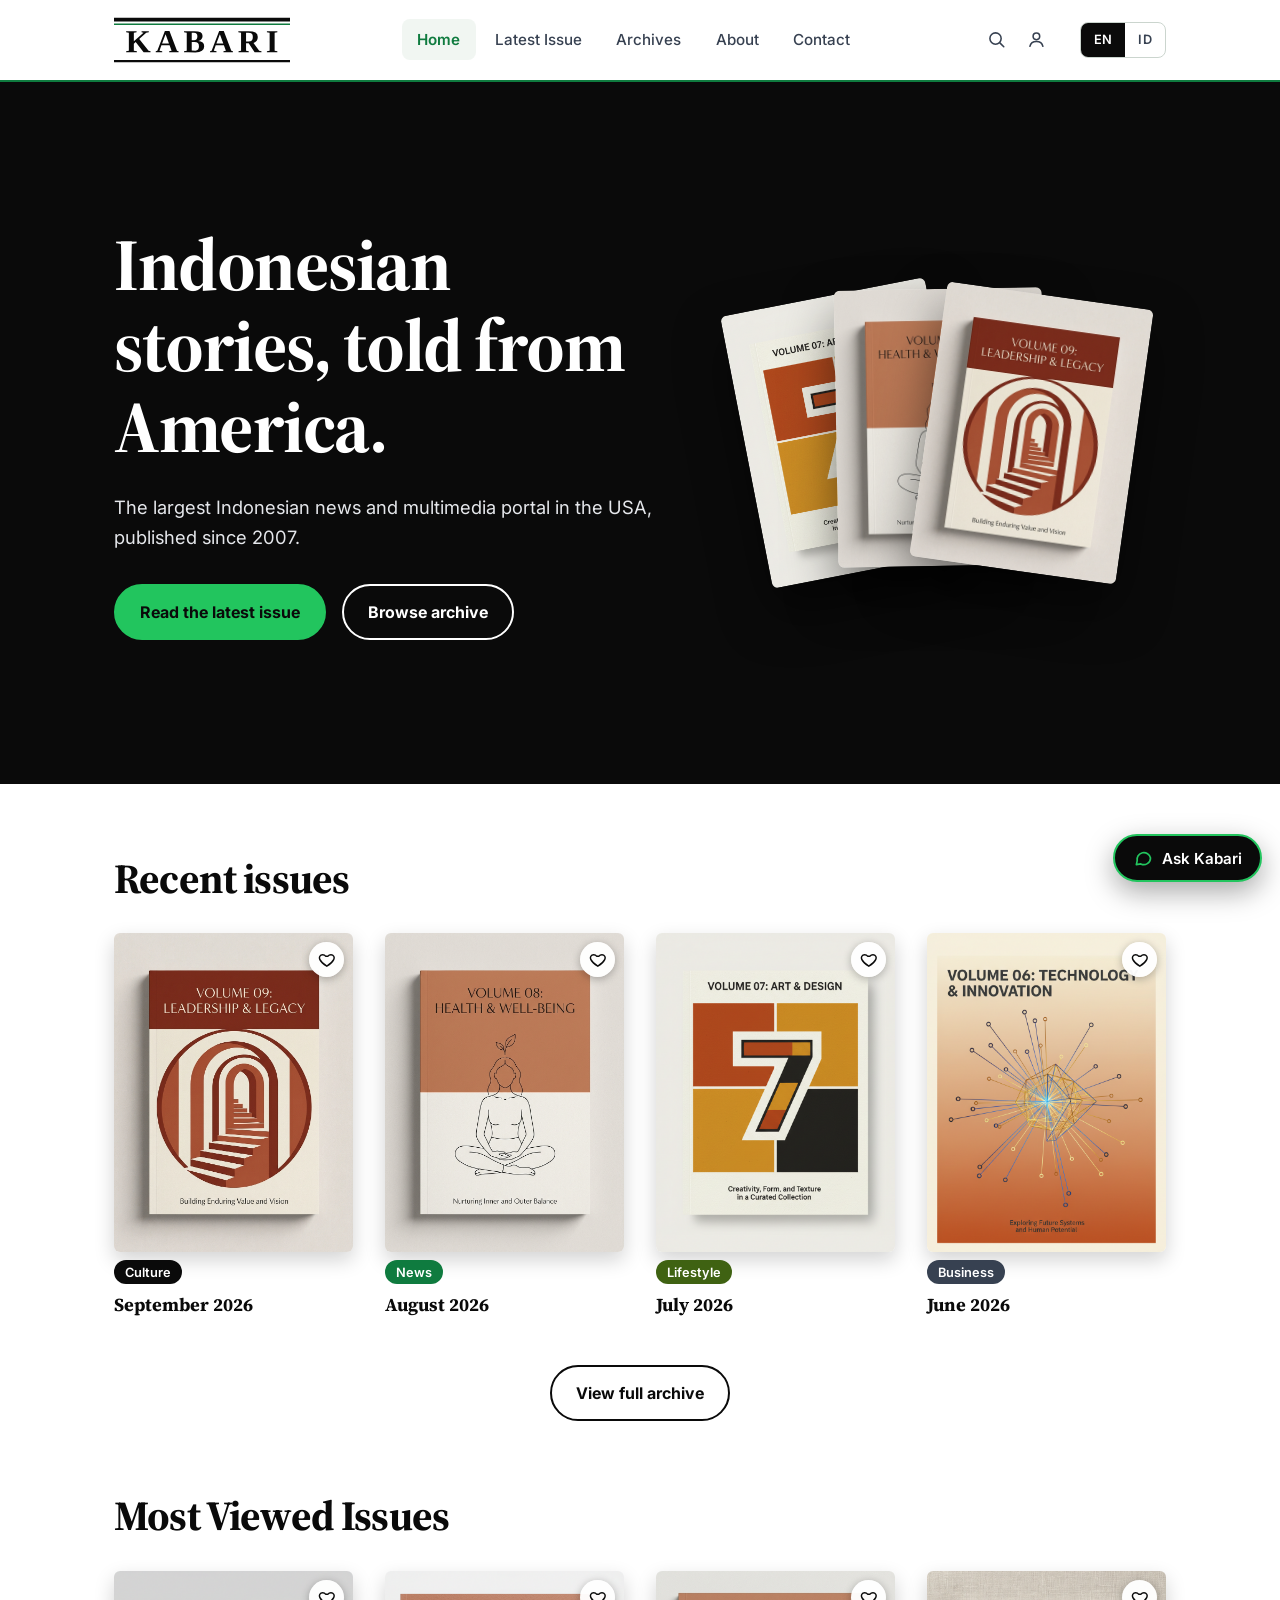
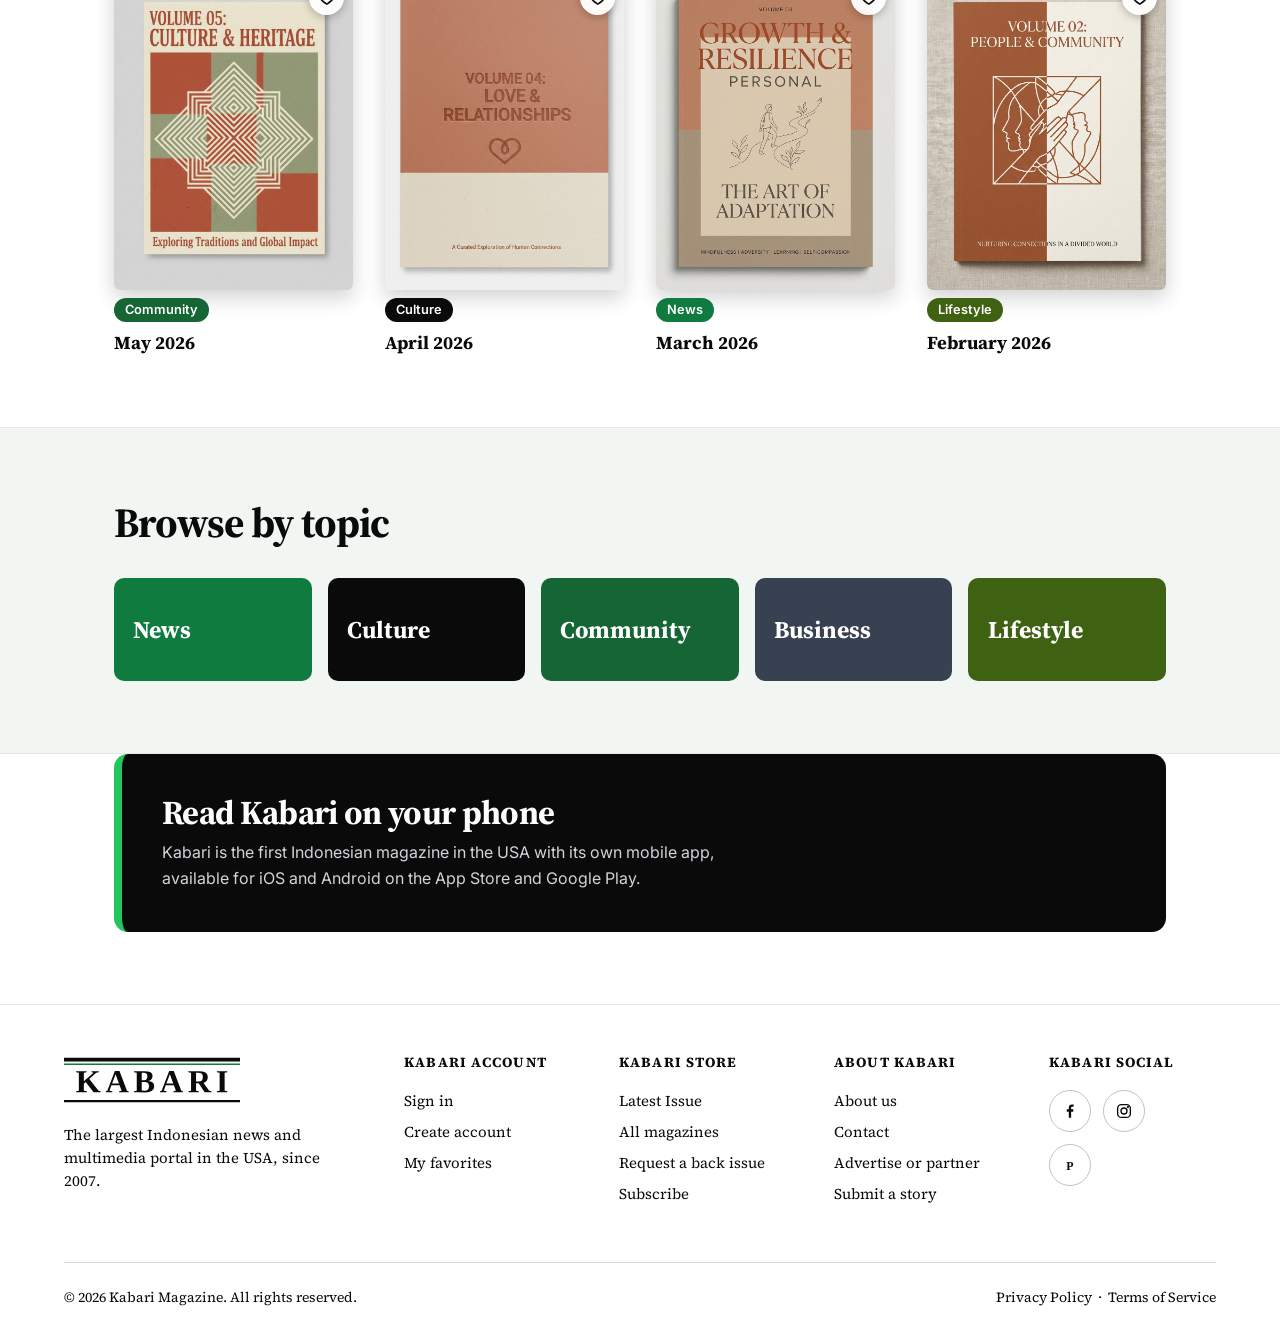
==== commit a0f72ff2: "Login page update" ====
--- a/index.html
+++ b/index.html
@@ -10,7 +10,7 @@
 <link rel="preconnect" href="https://fonts.googleapis.com"><link rel="preconnect" href="https://fonts.gstatic.com" crossorigin>
 <link href="https://fonts.googleapis.com/css2?family=Inter:wght@400;500;600;700&family=Source+Serif+4:opsz,wght@8..60,400;8..60,600;8..60,700&family=Newsreader:opsz,wght@6..72,500;6..72,600;6..72,700&display=swap" rel="stylesheet">
 <link rel="stylesheet" href="style.css"></head>
-<body data-page="index"><noscript><p style="padding:2rem 5%;text-align:center;font-family:sans-serif">Please turn on JavaScript to view Kabari Magazine. You can also email info@kabarinews.com or read our issues on <a href="https://issuu.com/kabari8">Issuu</a>.</p></noscript><div id="hdr"></div>
+<body data-page="index"><noscript><p style="padding:2rem 5%;text-align:center;font-family:sans-serif">Please turn on JavaScript to view Kabari Magazine. You can also email info@kabarinews.com .</p></noscript><div id="hdr"></div>
 <main id="main"><section class="hero"><div class="wrap"><div><h1 data-i="h_title">Indonesian stories, told from America.</h1><p data-i="h_sub">The largest Indonesian news and multimedia portal in the USA, published since 2007.</p><div class="row"><a class="btn solid" href="latest.html" data-i="h_cta"></a><a class="btn line" href="archive.html" data-i="h_cta2"></a></div></div><div id="fan"></div></div></section>
 <section class="wrap"><h2 class="sec-t" data-i="recent"></h2><div class="grid" id="recent"></div><div class="more"><a class="btn line" href="archive.html" data-i="all_issues"></a></div></section>
 <section class="wrap" style="padding-top:0"><h2 class="sec-t" data-i="mv_t">Most Viewed Issues</h2><div class="grid" id="mv"></div></section>
--- a/style.css
+++ b/style.css
@@ -264,3 +264,69 @@
 .ac-cons{text-align:center;margin-top:1rem}
 .ac-top{display:flex;justify-content:space-between;align-items:center;gap:1rem;flex-wrap:wrap;margin-bottom:2.5rem;padding-bottom:1.5rem;border-bottom:1px solid #d9d8d5}
 .ac-h{font:600 1.75rem var(--f3);margin:0 0 1.5rem}.ac-empty{margin-bottom:1.2rem;color:#374151}.ac-btn{display:inline-flex;align-items:center;text-decoration:none}
+
+/* ===== Account gate ===== */
+.ac-gate{max-width:520px;margin:0 auto 3.5rem;text-align:center}.ac-gate p{margin-bottom:1.4rem;color:#374151}.ac-gb{display:flex;gap:.8rem;justify-content:center;flex-wrap:wrap}.ac-gb .sbtn,.ac-gb .gbtn{display:inline-flex;align-items:center;justify-content:center;width:auto;padding:0 1.6rem;text-decoration:none}
+
+/* ===== Login page ===== */
+@property --a{syntax:'<angle>';initial-value:0deg;inherits:false}
+body.lgp{background:#070707;color:#fff;overflow-x:hidden}
+.lg-bar{position:fixed;inset:0 0 auto;z-index:30;display:flex;justify-content:space-between;align-items:center;padding:1rem 5%}
+.lg-logo img{height:40px;width:auto}.lg-bar-r{display:flex;align-items:center;gap:1.1rem}.lg-back{color:#d1d5db;font-weight:600;font-size:.9rem}.lg-back:hover{color:#fff}
+.lg-bar .lang{border-color:rgba(255,255,255,.3)}.lg-bar .lang button{color:#e5e7eb}.lg-bar .lang button[aria-pressed=true]{background:#fff;color:#0a0a0a}
+.lg{position:relative;min-height:100vh;min-height:100dvh;display:grid;grid-template-columns:1.1fr .9fr;overflow:hidden;isolation:isolate}
+.lg-bg{position:absolute;inset:0;z-index:-3;background:radial-gradient(120% 90% at 0% 0%,#0f3d24 0%,#070707 58%)}
+.lg-bg i{position:absolute;border-radius:50%;filter:blur(90px);opacity:.5;animation:lgfloat 18s ease-in-out infinite}
+.lg-bg .o1{width:42vw;height:42vw;left:-10vw;top:-12vw;background:#16a34a}.lg-bg .o2{width:30vw;height:30vw;right:4vw;bottom:-10vw;background:#22c55e;animation-delay:-6s}.lg-bg .o3{width:24vw;height:24vw;left:38vw;top:28vh;background:#0f7b3f;animation-delay:-12s}
+@keyframes lgfloat{0%,100%{transform:translate3d(0,0,0) scale(1)}50%{transform:translate3d(4vw,3vw,0) scale(1.15)}}
+.lg-art{position:absolute;inset:0 38% 0 0;z-index:-2;overflow:hidden;-webkit-mask-image:linear-gradient(90deg,#000 62%,transparent);mask-image:linear-gradient(90deg,#000 62%,transparent)}
+.lg-cols{position:absolute;inset:-28% -12%;display:flex;gap:18px;transform:translate(var(--mx,0),var(--my,0)) rotate(-12deg);transition:transform .45s ease-out}
+.lg-col{flex:1;display:flex;flex-direction:column;gap:18px;animation:lgup 70s linear infinite;will-change:transform}
+.lg-col.c1{animation-direction:reverse;animation-duration:88s;margin-top:-7rem}.lg-col.c2{animation-duration:62s;margin-top:-2rem}.lg-col.c3{animation-direction:reverse;animation-duration:80s;margin-top:-10rem}
+@keyframes lgup{to{transform:translateY(-50%)}}
+.lg-c{flex:none;aspect-ratio:3/4;border-radius:12px;overflow:hidden;box-shadow:0 22px 44px rgba(0,0,0,.55)}.lg-c img{width:100%;height:100%;object-fit:cover}
+.lg-left{position:relative;display:flex;align-items:flex-end;padding:6rem 5% 4rem}
+.lg-left::before{content:"";position:absolute;inset:0;background:linear-gradient(0deg,rgba(7,7,7,.94) 0%,rgba(7,7,7,.6) 38%,transparent 72%)}
+.lg-copy{position:relative;z-index:2;max-width:31rem}.lg .eye{color:var(--lime)}
+.lg h1{font:700 clamp(2.2rem,4.6vw,3.7rem)/1.04 var(--f3);margin:.4rem 0 1rem;letter-spacing:-.01em}
+.lg h1 span{display:inline-block;opacity:0;transform:translateY(.6em);animation:lgword .8s cubic-bezier(.2,.8,.2,1) forwards;animation-delay:calc(.25s + var(--i)*.08s)}
+@keyframes lgword{to{opacity:1;transform:none}}
+.lg-copy p{color:#d1d5db;font-size:1.05rem;max-width:26rem;animation:lgfade 1s .9s both}@keyframes lgfade{from{opacity:0;transform:translateY(10px)}to{opacity:1;transform:none}}
+.lg-chip{position:absolute;z-index:3;padding:.5rem 1rem;border-radius:99px;background:rgba(255,255,255,.12);-webkit-backdrop-filter:blur(10px);backdrop-filter:blur(10px);border:1px solid rgba(255,255,255,.22);font-size:.85rem;font-weight:600;animation:lgfloat 9s ease-in-out infinite}.lg-chip.a{top:24%;left:7%}.lg-chip.b{top:44%;left:30%;animation-delay:-4s}
+.lg-right{display:grid;place-items:center;padding:6rem 5% 3rem;perspective:1200px}
+.lg-card{position:relative;width:min(440px,100%);padding:2rem;border-radius:26px;background:rgba(16,16,16,.62);-webkit-backdrop-filter:blur(24px) saturate(150%);backdrop-filter:blur(24px) saturate(150%);border:1px solid rgba(255,255,255,.14);box-shadow:0 30px 80px rgba(0,0,0,.55);transform:rotateX(var(--rx,0deg)) rotateY(var(--ry,0deg));transition:transform .25s ease-out;animation:lgcard .9s cubic-bezier(.2,.8,.2,1) both;overflow:hidden}
+@keyframes lgcard{from{opacity:0;transform:translateY(40px) scale(.96)}}
+.lg-card::before{content:"";position:absolute;inset:0;border-radius:inherit;padding:1.5px;background:conic-gradient(from var(--a),transparent 0 68%,var(--lime) 86%,transparent 100%);-webkit-mask:linear-gradient(#000 0 0) content-box,linear-gradient(#000 0 0);-webkit-mask-composite:xor;mask-composite:exclude;animation:lgspin 6s linear infinite;pointer-events:none}
+@keyframes lgspin{to{--a:360deg}}
+.lg-tabs{position:relative;display:grid;grid-template-columns:1fr 1fr;padding:4px;border-radius:99px;background:rgba(255,255,255,.08);margin-bottom:1.6rem}
+.lg-tabs button{position:relative;z-index:1;padding:.7rem;font:700 .85rem var(--f2);letter-spacing:.04em;color:#d1d5db;transition:color .3s;cursor:pointer}.lg-tabs button[aria-selected=true]{color:#06210f}
+.lg-ind{position:absolute;top:4px;bottom:4px;left:4px;width:calc(50% - 4px);border-radius:99px;background:linear-gradient(135deg,#4ade80,#22c55e);box-shadow:0 6px 20px rgba(34,197,94,.45);transition:transform .5s cubic-bezier(.3,1.2,.4,1)}.lg.is-reg .lg-ind{transform:translateX(100%)}
+.lg-t{font:700 1.7rem/1.1 var(--f3)}.lg-s{color:#aeb4bb;margin:.4rem 0 1.4rem;font-size:.95rem}.lg-off{background:rgba(250,204,21,.12);border:1px solid rgba(250,204,21,.4);padding:.7rem .9rem;border-radius:10px;font-size:.9rem;margin-bottom:1rem}.lg-off[hidden]{display:none}
+#lgf{display:grid;gap:.9rem}#lgf.shake{animation:lgshake .45s}@keyframes lgshake{20%,60%{transform:translateX(-7px)}40%,80%{transform:translateX(7px)}}
+.lg-f{position:relative}.lg-f input{width:100%;height:56px;padding:1.4rem 3rem .4rem 1rem;border-radius:14px;border:1px solid rgba(255,255,255,.18);background:rgba(255,255,255,.06);color:#fff;font:400 1rem var(--f2);transition:border-color .25s,box-shadow .25s,background .25s}
+.lg-f input:focus{outline:none;border-color:var(--lime);background:rgba(255,255,255,.1);box-shadow:0 0 0 4px rgba(34,197,94,.22)}
+.lg-f label{position:absolute;left:1rem;top:1rem;color:#9ca3af;pointer-events:none;transform-origin:left top;transition:transform .2s,color .2s}
+.lg-f input:focus+label,.lg-f input:not(:placeholder-shown)+label{transform:translateY(-.62rem) scale(.76);color:var(--lime)}
+.lg-f input:-webkit-autofill{-webkit-text-fill-color:#fff;transition:background-color 9999s}
+.lg-eye{position:absolute;right:.5rem;top:50%;transform:translateY(-50%);width:2.4rem;height:2.4rem;display:grid;place-items:center;border-radius:10px;color:#9ca3af;cursor:pointer}.lg-eye:hover{color:#fff;background:rgba(255,255,255,.08)}.lg-eye[aria-pressed=true]{color:var(--lime)}
+.lg-eye svg{width:1.2rem;height:1.2rem;fill:none;stroke:currentColor;stroke-width:1.8;stroke-linecap:round;stroke-linejoin:round}
+.lg-reg{display:grid;grid-template-rows:0fr;opacity:0;transition:grid-template-rows .5s cubic-bezier(.3,1,.4,1),opacity .4s}.lg-reg-in{overflow:hidden;display:grid;gap:.7rem}.lg.is-reg .lg-reg{grid-template-rows:1fr;opacity:1}
+.lg-str{display:flex;align-items:center;gap:6px;padding:0 .2rem .2rem}.lg-str i{flex:1;height:5px;border-radius:9px;background:rgba(255,255,255,.12);transition:background .3s}.lg-str span{min-width:3.5rem;font-size:.78rem;color:#aeb4bb;text-align:right}
+.lg-str[data-s="1"] i:nth-child(1){background:#f87171}.lg-str[data-s="2"] i:nth-child(-n+2){background:#fbbf24}.lg-str[data-s="3"] i{background:var(--lime)}
+.lg-err{color:#fca5a5;font-size:.9rem;min-height:0}.lg-err:empty{display:none}.lg-msg{color:#86efac;font-size:.9rem}.lg-msg:empty{display:none}
+.lg-go{position:relative;height:54px;border-radius:14px;overflow:hidden;background:linear-gradient(135deg,#4ade80,#16a34a);color:#04150a;font:800 .95rem var(--f2);letter-spacing:.03em;cursor:pointer;box-shadow:0 12px 30px rgba(34,197,94,.35);transition:transform .2s,box-shadow .2s}
+.lg-go::after{content:"";position:absolute;top:0;bottom:0;width:40%;left:-60%;background:linear-gradient(100deg,transparent,rgba(255,255,255,.55),transparent);transform:skewX(-18deg);animation:lgshine 3.6s ease-in-out infinite}
+@keyframes lgshine{0%,55%{left:-60%}100%{left:130%}}
+.lg-go:hover{transform:translateY(-2px);box-shadow:0 16px 36px rgba(34,197,94,.5)}.lg-go:disabled{cursor:wait}
+.lg-sp{position:absolute;right:1.2rem;top:50%;width:1.2rem;height:1.2rem;margin-top:-.6rem;border:3px solid rgba(4,21,10,.25);border-top-color:#04150a;border-radius:50%;opacity:0;animation:lgrot .7s linear infinite}.lg-go.is-load .lg-sp{opacity:1}@keyframes lgrot{to{transform:rotate(360deg)}}
+.lg-forgot{justify-self:center;color:#aeb4bb;font-size:.88rem;text-decoration:underline;text-underline-offset:3px;cursor:pointer}.lg-forgot:hover{color:#fff}.lg-forgot[hidden]{display:none}
+.lg-or{display:flex;align-items:center;gap:.8rem;color:#6b7280;font-size:.82rem}.lg-or::before,.lg-or::after{content:"";flex:1;height:1px;background:rgba(255,255,255,.14)}
+.lg-g{height:52px;display:flex;align-items:center;justify-content:center;gap:.7rem;border-radius:14px;border:1px solid rgba(255,255,255,.2);background:rgba(255,255,255,.05);color:#fff;font:700 .92rem var(--f2);cursor:pointer;transition:background .2s,border-color .2s}.lg-g:hover{background:rgba(255,255,255,.12);border-color:rgba(255,255,255,.4)}
+.lg-g b{display:grid;place-items:center;width:1.6rem;height:1.6rem;border-radius:50%;background:#fff;color:#4285f4;font:800 .95rem var(--f2)}
+.lg-legal{margin-top:1.3rem;text-align:center;color:#8b929a;font-size:.8rem}.lg-legal a{color:#d1d5db;text-decoration:underline;text-underline-offset:3px}
+.lg-ok{position:absolute;inset:0;z-index:5;display:grid;place-content:center;justify-items:center;gap:.5rem;text-align:center;background:rgba(10,10,10,.96);opacity:0;pointer-events:none;transition:opacity .4s}.lg-ok.on{opacity:1;pointer-events:auto}
+.lg-ok svg{width:84px;height:84px;fill:none;stroke:var(--lime);stroke-width:3;stroke-linecap:round;stroke-linejoin:round}.lg-ok circle{stroke-dasharray:145;stroke-dashoffset:145}.lg-ok path{stroke-dasharray:44;stroke-dashoffset:44}
+.lg-ok.on circle{animation:lgdraw .7s .1s forwards}.lg-ok.on path{animation:lgdraw .5s .6s forwards}@keyframes lgdraw{to{stroke-dashoffset:0}}
+.lg-ok b{font:700 1.5rem var(--f3)}.lg-ok span{color:#aeb4bb}
+@media(max-width:900px){.lg{grid-template-columns:minmax(0,1fr)}.lg-left{display:none}.lg-art{inset:0;opacity:.3;-webkit-mask-image:none;mask-image:none}.lg-right{padding:5.5rem 5% 2rem}.lg-card{padding:1.5rem}.lg-logo img{height:34px}}
+@media(prefers-reduced-motion:reduce){.lg *,.lg-card,.lg-card::before{animation:none!important;transition:none!important}.lg h1 span,.lg-copy p{opacity:1;transform:none}}
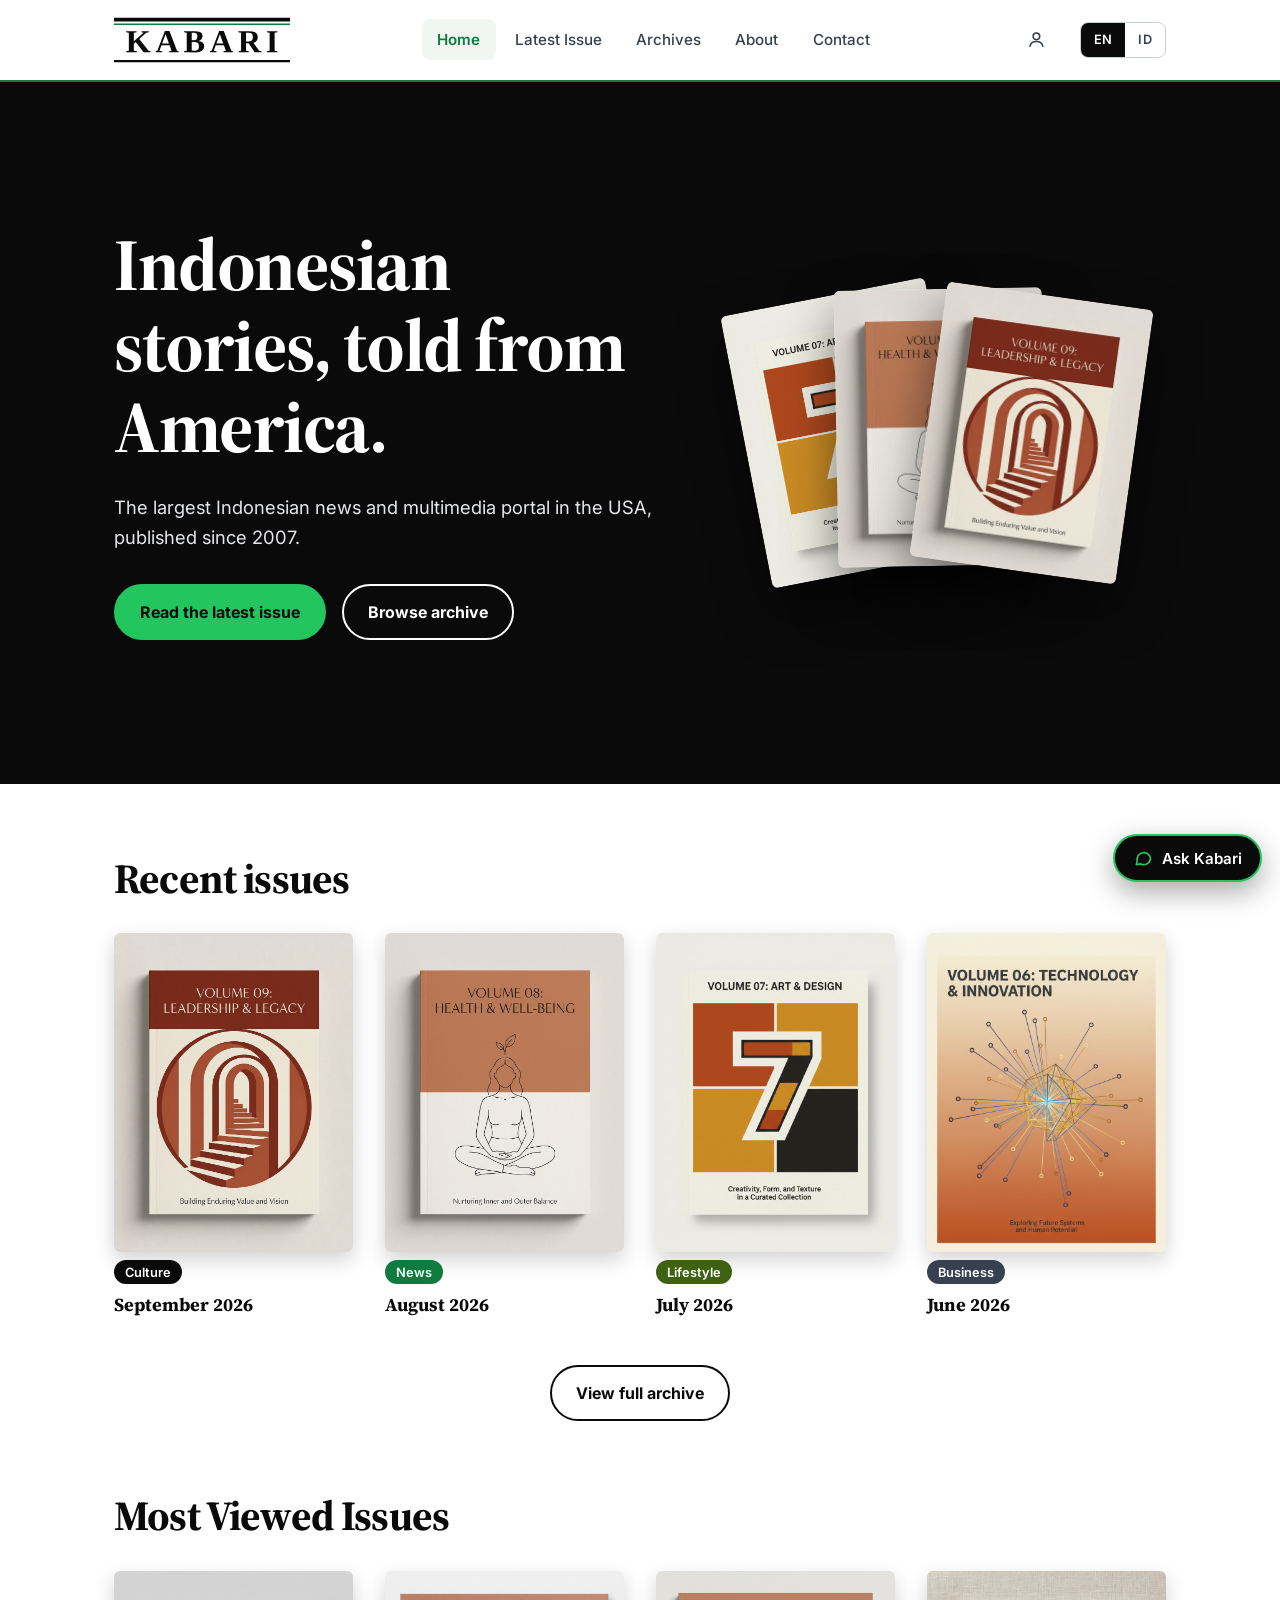
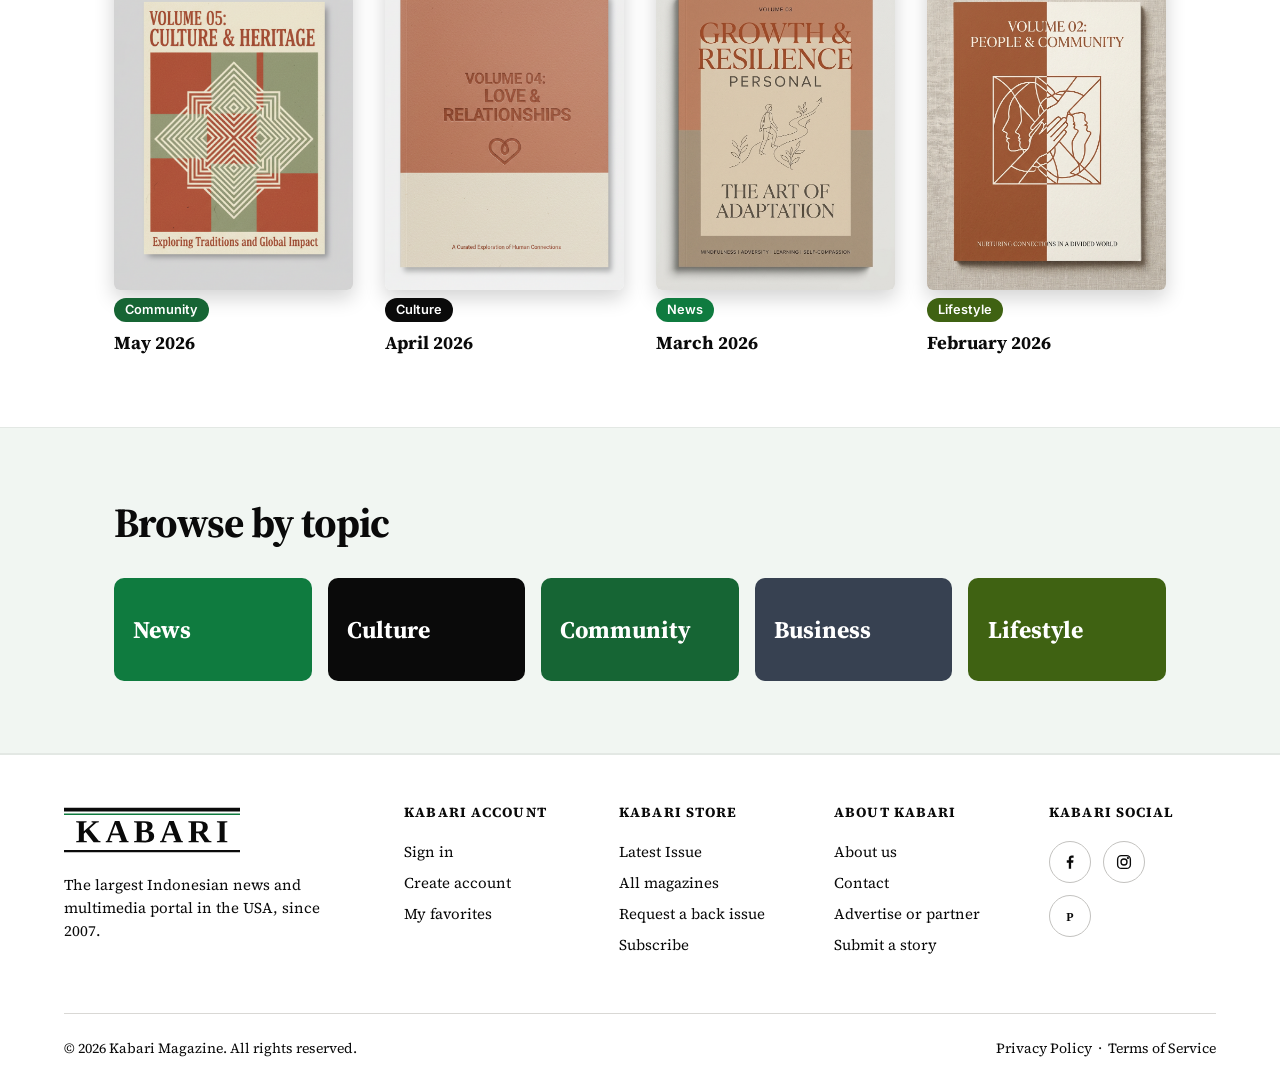
==== commit 8a3ffc5b: "Archive updated with home page" ====
--- a/index.html
+++ b/index.html
@@ -10,9 +10,9 @@
 <link rel="preconnect" href="https://fonts.googleapis.com"><link rel="preconnect" href="https://fonts.gstatic.com" crossorigin>
 <link href="https://fonts.googleapis.com/css2?family=Inter:wght@400;500;600;700&family=Source+Serif+4:opsz,wght@8..60,400;8..60,600;8..60,700&family=Newsreader:opsz,wght@6..72,500;6..72,600;6..72,700&display=swap" rel="stylesheet">
 <link rel="stylesheet" href="style.css"></head>
-<body data-page="index"><noscript><p style="padding:2rem 5%;text-align:center;font-family:sans-serif">Please turn on JavaScript to view Kabari Magazine. You can also email info@kabarinews.com .</p></noscript><div id="hdr"></div>
+<body data-page="index"><noscript><p style="padding:2rem 5%;text-align:center;font-family:sans-serif">Please turn on JavaScript to view Kabari Magazine. You can also email info@kabarinews.com or read our issues on <a href="https://issuu.com/kabari8">Issuu</a>.</p></noscript><div id="hdr"></div>
 <main id="main"><section class="hero"><div class="wrap"><div><h1 data-i="h_title">Indonesian stories, told from America.</h1><p data-i="h_sub">The largest Indonesian news and multimedia portal in the USA, published since 2007.</p><div class="row"><a class="btn solid" href="latest.html" data-i="h_cta"></a><a class="btn line" href="archive.html" data-i="h_cta2"></a></div></div><div id="fan"></div></div></section>
 <section class="wrap"><h2 class="sec-t" data-i="recent"></h2><div class="grid" id="recent"></div><div class="more"><a class="btn line" href="archive.html" data-i="all_issues"></a></div></section>
 <section class="wrap" style="padding-top:0"><h2 class="sec-t" data-i="mv_t">Most Viewed Issues</h2><div class="grid" id="mv"></div></section>
-<section class="band"><div class="wrap"><h2 class="sec-t" data-i="browse"></h2><div class="topics" id="topics"></div></div></section><section class="wrap" style="padding-block:0 4.5rem"><div id="app"></div></section></main>
+<section class="band"><div class="wrap"><h2 class="sec-t" data-i="browse"></h2><div class="topics" id="topics"></div></div></section></main>
 <div id="ftr"></div><script src="data.js"></script><script src="site.js"></script><script src="chat.js"></script></body></html>
--- a/style.css
+++ b/style.css
@@ -92,8 +92,6 @@
 .cta{background:var(--ink);color:#fff;text-align:center}.cta h2{font-size:clamp(1.8rem,4vw,2.6rem)}.cta p{margin:1rem 0 2rem;color:#D1D5DB}.cta .btn.solid{background:var(--lime);border-color:var(--lime);color:#0A0A0A}.cta .btn.line:hover{background:#fff;color:var(--ink)}
 @media(max-width:800px){.two{grid-template-columns:1fr}}
 
-.appc{display:flex;justify-content:space-between;align-items:center;gap:2rem;flex-wrap:wrap;background:var(--ink);color:#fff;border-radius:14px;padding:2.5rem;border-left:8px solid var(--lime)}
-.appc h2{font-size:clamp(1.5rem,3vw,2.1rem);margin-bottom:.5rem}.appc p{max-width:36rem;color:#D1D5DB}.appc .btn.solid{background:var(--lime);border-color:var(--lime);color:#0A0A0A}.appc .btn.line:hover{background:#fff;color:var(--ink)}
 
 .duo{display:grid;grid-template-columns:1.2fr 1fr;gap:1.5rem}
 .boxc{border:1px solid var(--line);border-top:4px solid var(--green);border-radius:0 0 12px 12px;background:#fff;padding:2rem;box-shadow:0 6px 18px rgba(10,10,10,.06)}
@@ -119,8 +117,6 @@
 .yr output{min-width:3.2rem;text-align:right;font:700 1.2rem var(--f1);font-variant-numeric:tabular-nums}
 @media(max-width:800px){
  .yrs{display:none}.yslide{display:flex}
- #cats{display:grid;grid-template-columns:repeat(3,1fr);gap:.5rem}
- #cats button{padding:.5rem .2rem;font-size:.85rem;text-align:center}
  #fan{height:19rem}.fc{width:46%}
  .f0,#fan:hover .f0{transform:translate(-96%,-50%) rotate(-9deg)}
  .f1{transform:translate(-50%,-52%) rotate(-1deg)}
@@ -221,10 +217,9 @@
 .cardw{position:relative;min-width:0}.cardw .card{width:100%}
 .fav{position:absolute;top:.55rem;right:.55rem;z-index:2;width:2.2rem;height:2.2rem;display:grid;place-items:center;border-radius:50%;background:rgba(255,255,255,.96);color:var(--ink);box-shadow:0 2px 8px rgba(10,10,10,.28);transition:transform .15s,color .15s}
 .fav:hover{transform:scale(1.08)}
-.fav svg,.favt svg{width:1.1rem;height:1.1rem;fill:none;stroke:currentColor;stroke-width:2;stroke-linejoin:round;flex:none}
-.fav[aria-pressed=true],.favt[aria-pressed=true]{color:var(--green)}
-.fav[aria-pressed=true] svg,.favt[aria-pressed=true] svg{fill:currentColor}
-.favt{display:inline-flex;align-items:center;gap:.5rem;cursor:pointer}.favt svg{width:1.05rem;height:1.05rem}
+.fav svg{width:1.1rem;height:1.1rem;fill:none;stroke:currentColor;stroke-width:2;stroke-linejoin:round;flex:none}
+.fav[aria-pressed=true]{color:var(--green)}
+.fav[aria-pressed=true] svg{fill:currentColor}
 
 /* ===== Header search + account buttons ===== */
 .hbtns{display:flex;gap:.1rem}
@@ -232,21 +227,6 @@
 .hb svg{width:1.3rem;height:1.3rem;fill:none;stroke:currentColor;stroke-width:1.8;stroke-linecap:round;stroke-linejoin:round}
 .hb-acc.on::after{content:"";position:absolute;top:.4rem;right:.4rem;width:.6rem;height:.6rem;background:var(--lime);border:2px solid #fff;border-radius:50%}
 @media(max-width:800px){.hbtns{order:2}}
-
-/* ===== Search overlay ===== */
-.sd{width:min(640px,92vw);padding:0;border:0;border-radius:14px;margin:8vh auto auto;background:#fff;color:var(--ink);box-shadow:0 30px 70px rgba(10,10,10,.45)}.sd::backdrop{background:rgba(10,10,10,.65)}
-.sd-top{display:flex;gap:.5rem;padding:1rem;border-bottom:1px solid var(--line)}
-.sd-top input{flex:1;min-width:0;padding:.8rem 1rem;border:2px solid var(--ink);border-radius:8px;font:inherit;font-size:1.05rem;background:#fff;color:var(--ink)}
-.sd-x{width:2.8rem;font-size:1.8rem;line-height:1;border-radius:8px;cursor:pointer}.sd-x:hover{background:var(--soft)}
-.sd-c{padding:.8rem 1.2rem .2rem;font-size:.85rem;font-weight:600;color:#4B5563}
-.sd-list{max-height:min(55vh,420px);overflow-y:auto;padding:.4rem .6rem .8rem}
-.sr-i{display:flex;align-items:center;gap:.9rem;width:100%;text-align:left;padding:.55rem .6rem;border-radius:10px;cursor:pointer}.sr-i:hover,.sr-i:focus-visible{background:var(--soft)}
-.sr-th{flex:none;width:48px;aspect-ratio:3/4;border-radius:4px;overflow:hidden;box-shadow:0 3px 8px rgba(10,10,10,.2)}.sr-th img{width:100%;height:100%;object-fit:cover}
-.mgn{display:grid;place-items:center;width:100%;height:100%;color:#fff;font:700 .7rem/1.1 var(--f1);text-align:center}
-.sr-t{flex:1;min-width:0;display:flex;flex-direction:column}.sr-t b{font:700 1.05rem var(--f1)}.sr-t small{color:#4B5563}
-.sr-i em{font-style:normal;font-size:.8rem;font-weight:700;color:var(--green)}
-.sr-empty{padding:1.2rem;color:#4B5563}
-.sd-all{display:block;padding:.9rem 1.2rem;border-top:1px solid var(--line);font-weight:700;color:var(--green)}.sd-all[hidden]{display:none}
 
 /* ===== Toast ===== */
 #toast{position:fixed;left:50%;bottom:1.2rem;transform:translate(-50%,20px);z-index:250;max-width:min(92vw,520px);background:var(--ink);color:#fff;padding:.8rem 1.2rem;border-radius:10px;font-size:.95rem;box-shadow:0 10px 30px rgba(10,10,10,.35);opacity:0;pointer-events:none;transition:opacity .25s,transform .25s}
@@ -330,3 +310,41 @@
 .lg-ok b{font:700 1.5rem var(--f3)}.lg-ok span{color:#aeb4bb}
 @media(max-width:900px){.lg{grid-template-columns:minmax(0,1fr)}.lg-left{display:none}.lg-art{inset:0;opacity:.3;-webkit-mask-image:none;mask-image:none}.lg-right{padding:5.5rem 5% 2rem}.lg-card{padding:1.5rem}.lg-logo img{height:34px}}
 @media(prefers-reduced-motion:reduce){.lg *,.lg-card,.lg-card::before{animation:none!important;transition:none!important}.lg h1 span,.lg-copy p{opacity:1;transform:none}}
+
+/* ===== Archive: simple filters (matches Contact page + reference) ===== */
+.arc-ch{padding-block:clamp(2.5rem,5vw,4rem)}
+.arc-ch .arc-sub{max-width:38rem;margin:1rem auto 0;color:#d1d5db;font:400 1.0625rem/1.65 var(--f1)}
+.arc{padding-top:2.5rem;font-family:var(--f1)}
+.arc #count{margin:0 0 1.5rem;font:400 .95rem var(--f1);color:#6B6A66}
+.arc-layout{display:grid;grid-template-columns:260px minmax(0,1fr);gap:3.5rem;align-items:start}
+.arc-side{position:sticky;top:6.5rem;align-self:start}
+.arc-side .fg{padding:0 0 1.75rem;margin:0 0 1.75rem;border-bottom:1px solid var(--bd)}
+.arc-side .fg:last-child{border-bottom:0;margin-bottom:0;padding-bottom:0}
+.arc-side h2{font:700 14px/21px var(--f1);letter-spacing:1.12px;text-transform:uppercase;margin:0 0 1rem;color:var(--ink)}
+.sbox{position:relative}
+.sbox svg{position:absolute;left:0;top:50%;width:1.2rem;height:1.2rem;margin-top:-.6rem;fill:none;stroke:#55524e;stroke-width:1.6;stroke-linecap:round;stroke-linejoin:round;pointer-events:none}
+.arc-side #q{width:100%;max-width:none;height:42px;padding:0 0 0 2rem;border:0;border-bottom:1px solid var(--bd);border-radius:0;background:transparent;font:400 17px var(--f1);color:var(--ink)}
+.arc-side #q::placeholder{color:#6B6A66;font:inherit;opacity:1}
+.arc-side #q:focus{outline:0;border-bottom-color:var(--ink)}
+.opts{display:grid;gap:.15rem}
+.opts button{display:flex;align-items:center;gap:.8rem;width:100%;padding:.4rem 0;text-align:left;font:400 17px/1.4 var(--f1);color:#55524e;transition:color .15s}
+.opts button::before{content:"";flex:none;width:15px;height:15px;border:1px solid #b9b6b0;border-radius:50%;background:#fff;transition:border-color .15s,background .15s,box-shadow .15s}
+.opts button:hover{color:var(--ink)}.opts button:hover::before{border-color:var(--ink)}
+.opts button[aria-pressed=true]{color:var(--ink);font-weight:600}
+.opts button[aria-pressed=true]::before{border-color:var(--ink);background:var(--ink);box-shadow:inset 0 0 0 3px #fff}
+.opts button:focus-visible{outline-offset:2px}
+.more-y{margin-top:1rem;font:700 13px/1.4 var(--f1);letter-spacing:1.12px;text-transform:uppercase;border-bottom:2px solid var(--ink);padding-bottom:1px}
+.more-y:hover{color:var(--green);border-color:var(--green)}.more-y[hidden]{display:none}
+/* covers: calm hover, no tilt, no coloured tags */
+.arc-res .grid{grid-template-columns:repeat(auto-fill,minmax(190px,1fr));gap:2.2rem 1.6rem}
+.arc-res .cv{border-radius:0;box-shadow:0 2px 10px rgba(10,10,10,.12);transition:box-shadow .2s}
+.arc-res .card:hover .cv{transform:none;box-shadow:0 8px 22px rgba(10,10,10,.22)}
+.arc-res .tag{background:none;color:#6B6A66;padding:0;border-radius:0;font:700 12px/1.4 var(--f1);letter-spacing:1.12px;text-transform:uppercase}
+.arc-res .card strong{font:600 1.1rem var(--f3)}
+.arc-res .card:hover strong{text-decoration:underline;text-underline-offset:3px}
+.arc-res .fav{border-radius:0;box-shadow:0 1px 6px rgba(10,10,10,.25)}
+@media(max-width:900px){
+ .arc-layout{grid-template-columns:minmax(0,1fr);gap:2rem}
+ .arc-side{position:static}
+ .arc-res .grid{grid-template-columns:repeat(2,1fr)}
+}
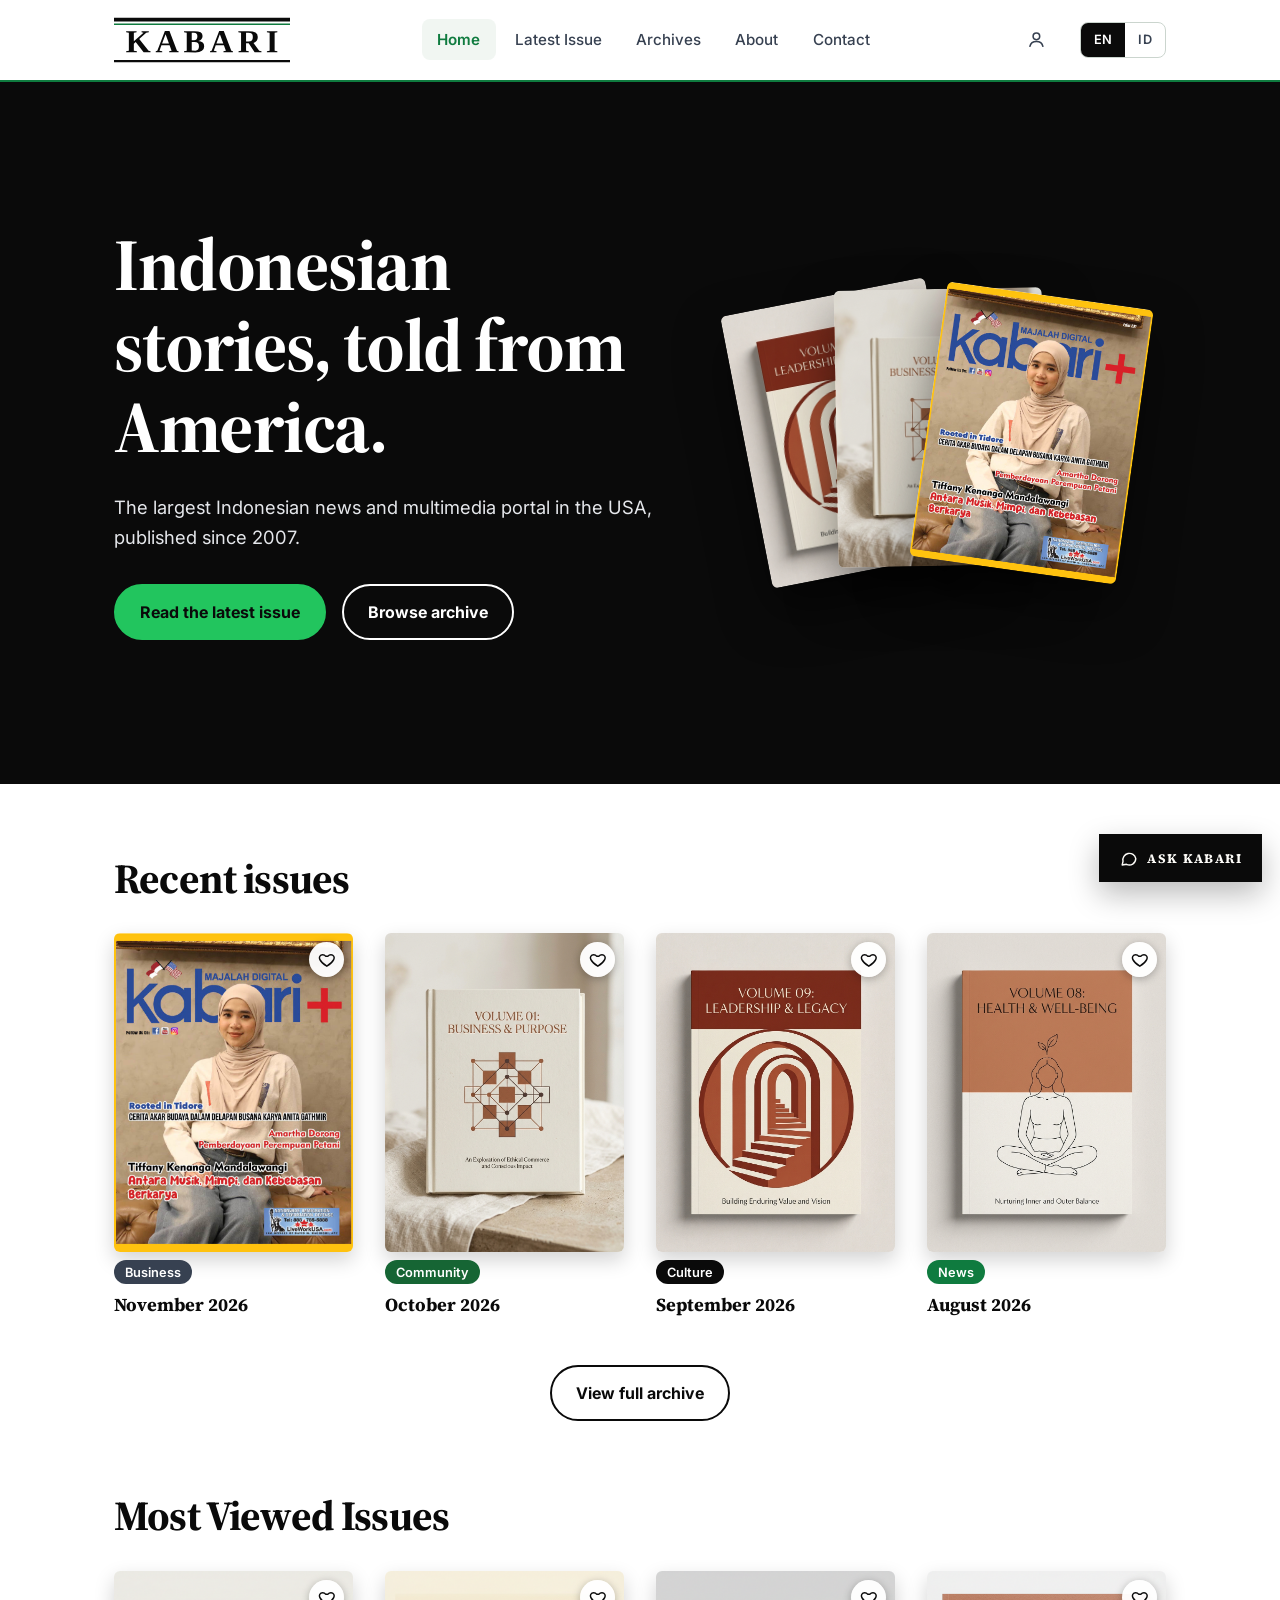
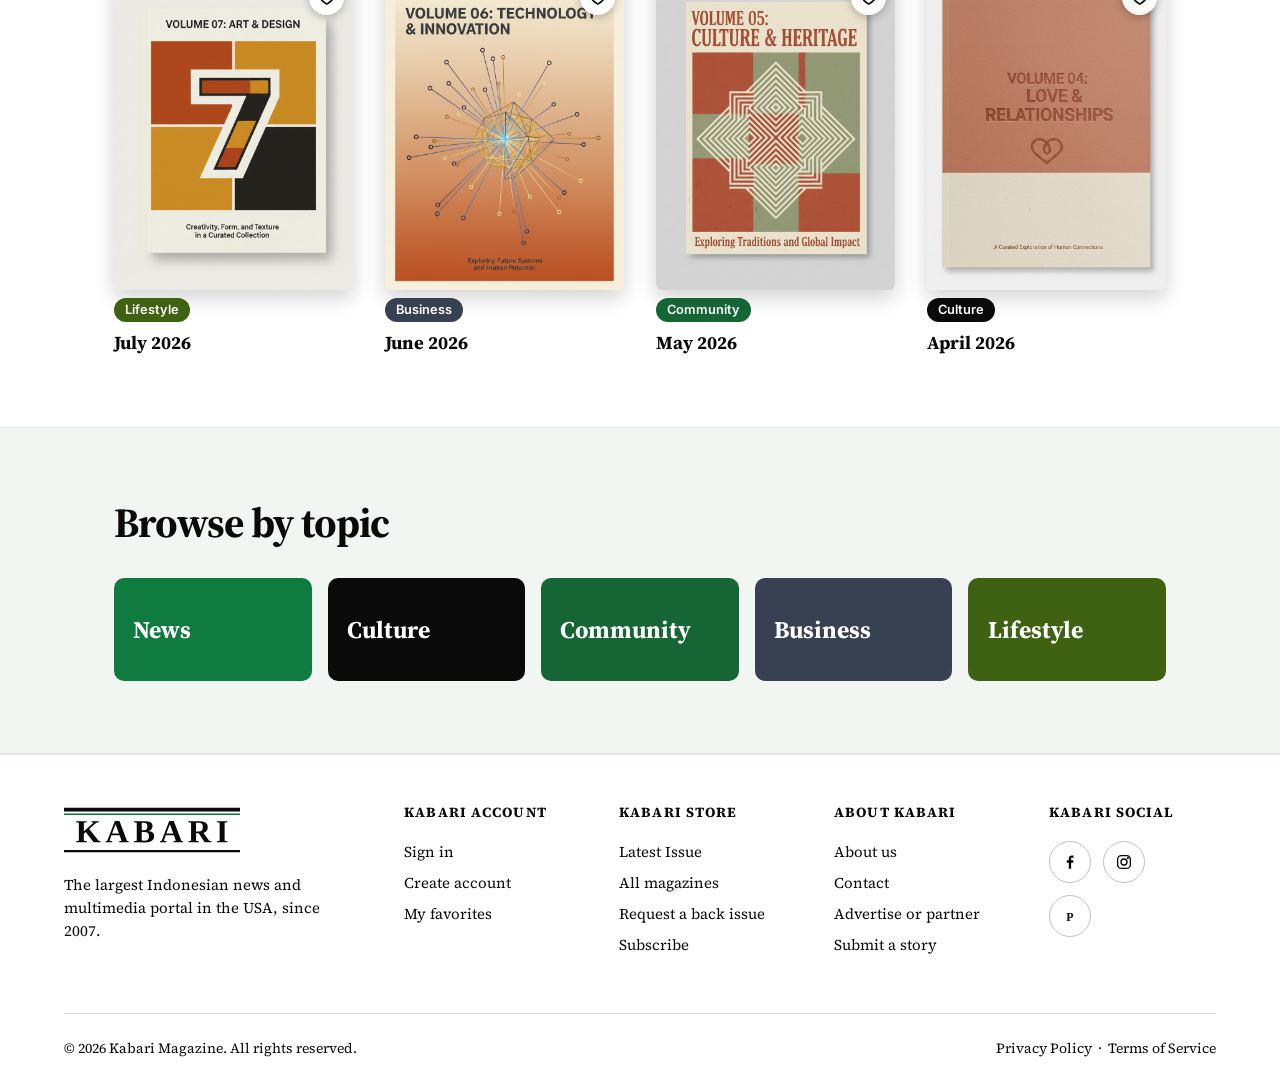
==== commit a98a6648: "Pages changed to seamless design." ====
--- a/index.html
+++ b/index.html
@@ -10,7 +10,7 @@
 <link rel="preconnect" href="https://fonts.googleapis.com"><link rel="preconnect" href="https://fonts.gstatic.com" crossorigin>
 <link href="https://fonts.googleapis.com/css2?family=Inter:wght@400;500;600;700&family=Source+Serif+4:opsz,wght@8..60,400;8..60,600;8..60,700&family=Newsreader:opsz,wght@6..72,500;6..72,600;6..72,700&display=swap" rel="stylesheet">
 <link rel="stylesheet" href="style.css"></head>
-<body data-page="index"><noscript><p style="padding:2rem 5%;text-align:center;font-family:sans-serif">Please turn on JavaScript to view Kabari Magazine. You can also email info@kabarinews.com or read our issues on <a href="https://issuu.com/kabari8">Issuu</a>.</p></noscript><div id="hdr"></div>
+<body data-page="index"><noscript><p style="padding:2rem 5%;text-align:center;font-family:sans-serif">Please turn on JavaScript to view Kabari Magazine. You can also email info@kabarinews.com.</p></noscript><div id="hdr"></div>
 <main id="main"><section class="hero"><div class="wrap"><div><h1 data-i="h_title">Indonesian stories, told from America.</h1><p data-i="h_sub">The largest Indonesian news and multimedia portal in the USA, published since 2007.</p><div class="row"><a class="btn solid" href="latest.html" data-i="h_cta"></a><a class="btn line" href="archive.html" data-i="h_cta2"></a></div></div><div id="fan"></div></div></section>
 <section class="wrap"><h2 class="sec-t" data-i="recent"></h2><div class="grid" id="recent"></div><div class="more"><a class="btn line" href="archive.html" data-i="all_issues"></a></div></section>
 <section class="wrap" style="padding-top:0"><h2 class="sec-t" data-i="mv_t">Most Viewed Issues</h2><div class="grid" id="mv"></div></section>
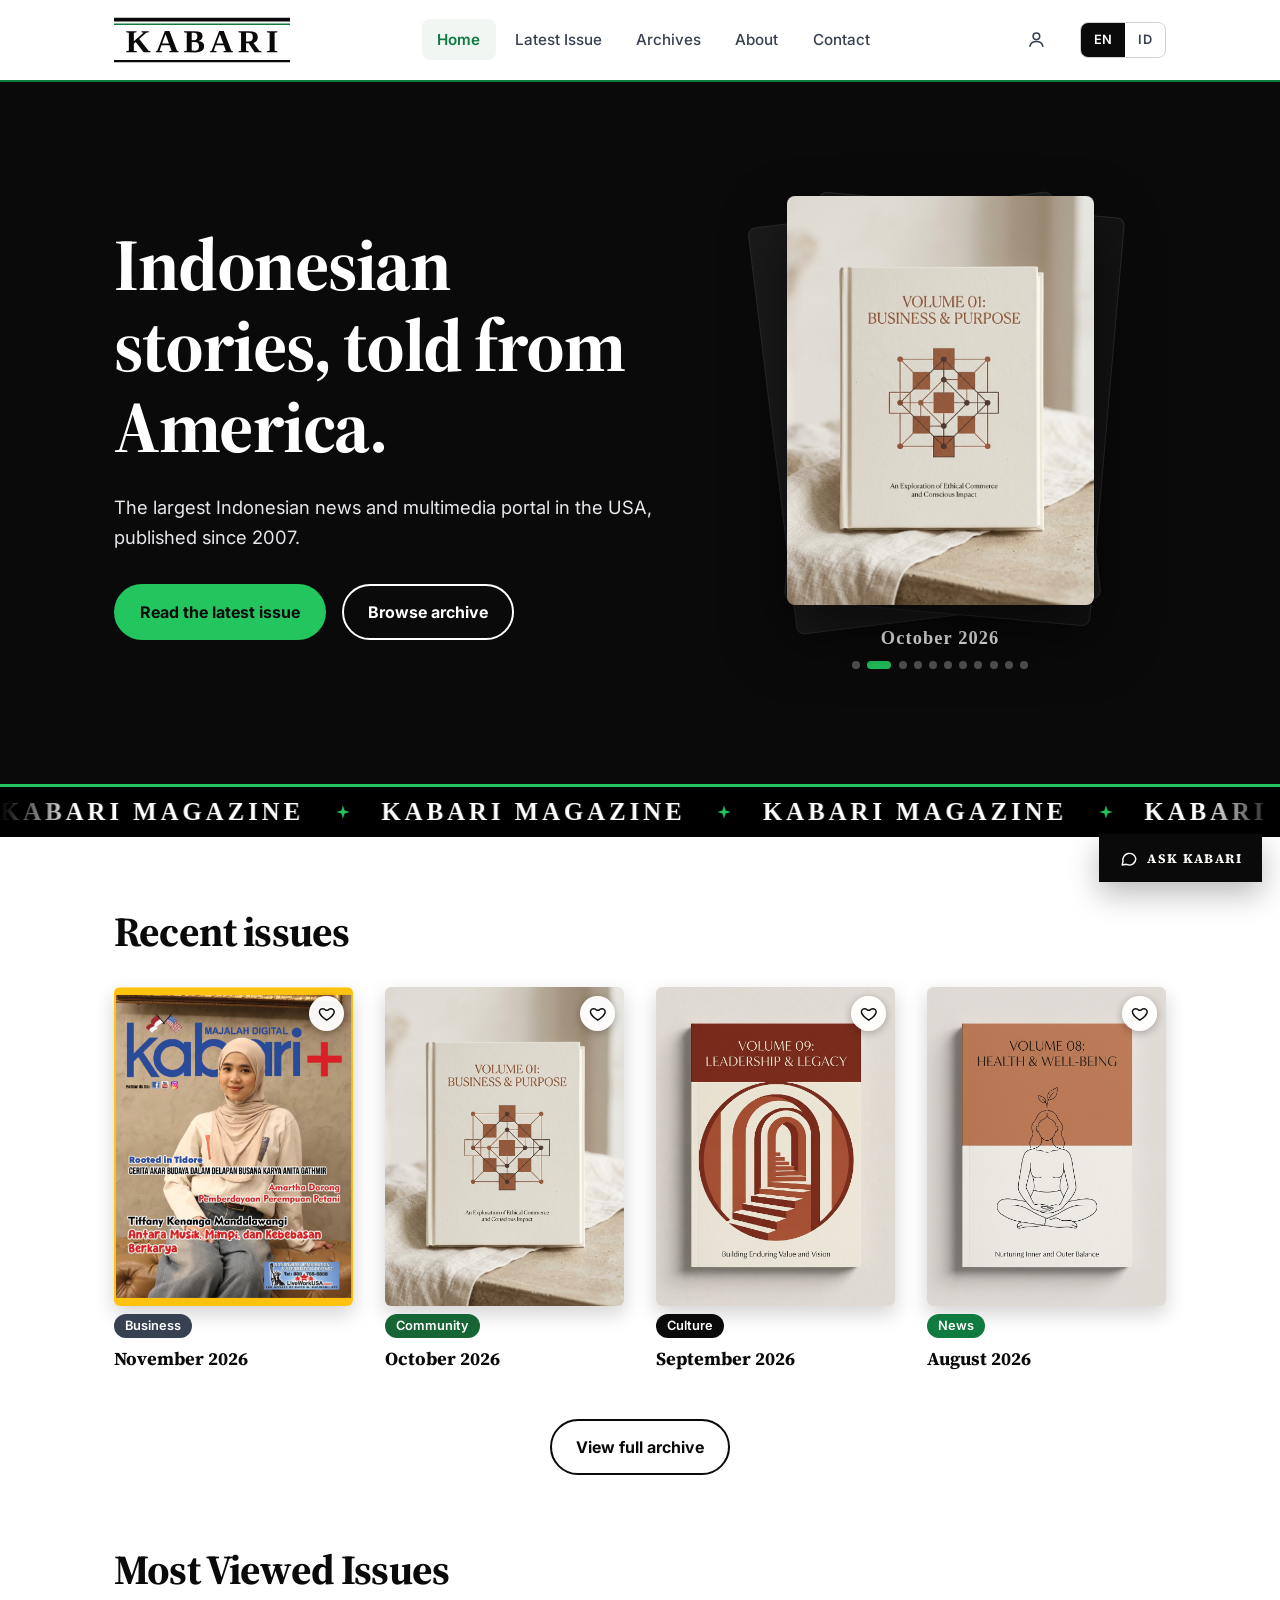
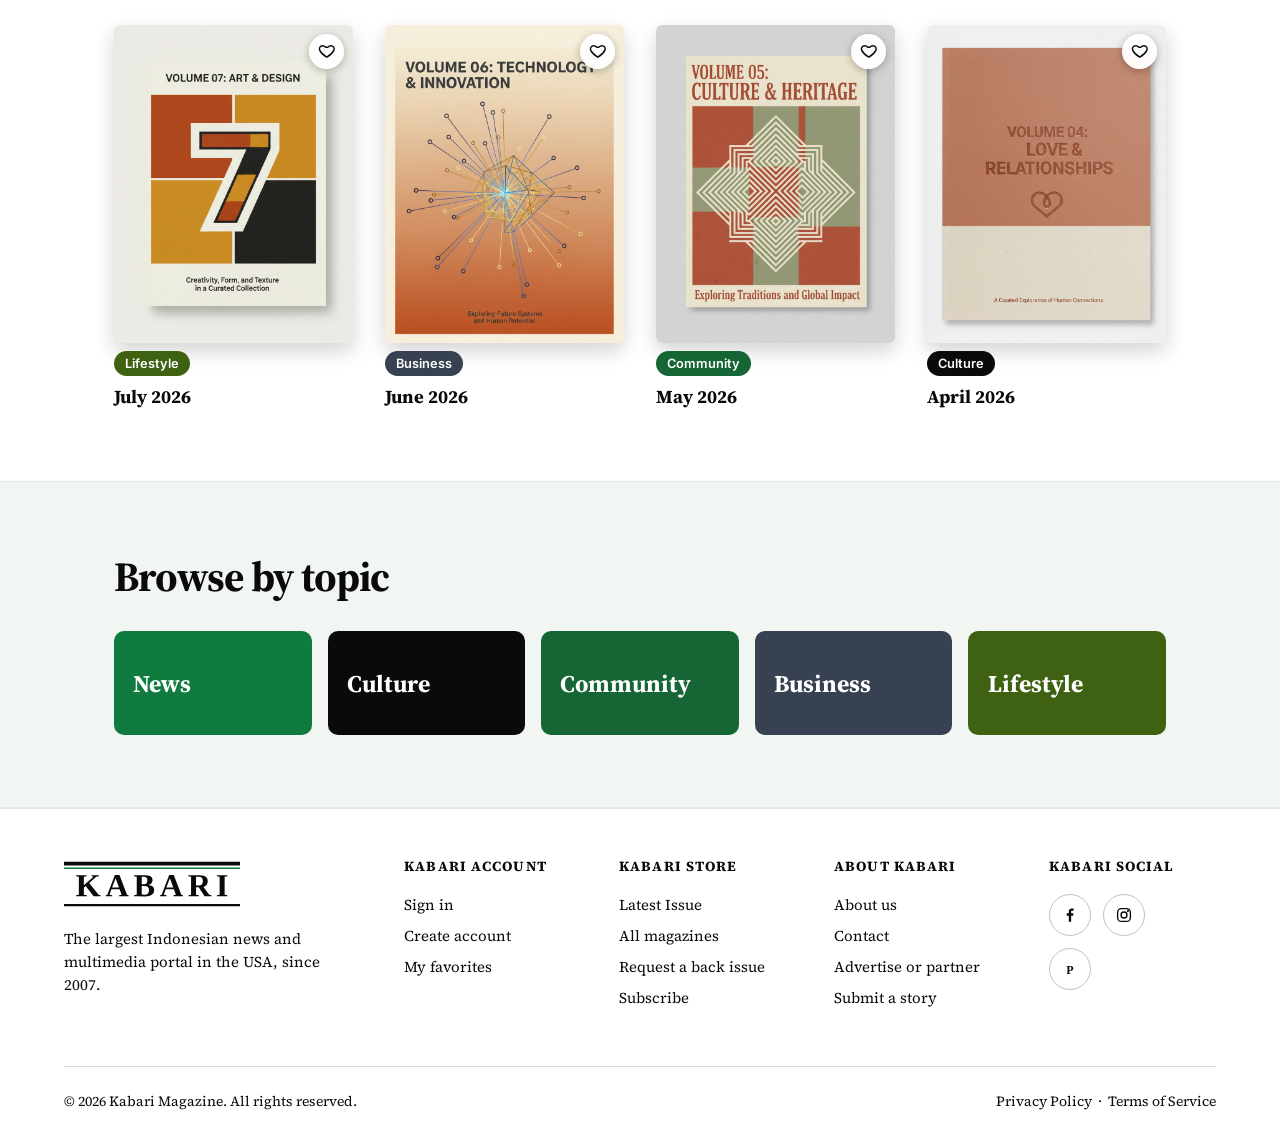
==== commit 635d4104: "display added" ====
--- a/index.html
+++ b/index.html
@@ -12,6 +12,7 @@
 <link rel="stylesheet" href="style.css"></head>
 <body data-page="index"><noscript><p style="padding:2rem 5%;text-align:center;font-family:sans-serif">Please turn on JavaScript to view Kabari Magazine. You can also email info@kabarinews.com.</p></noscript><div id="hdr"></div>
 <main id="main"><section class="hero"><div class="wrap"><div><h1 data-i="h_title">Indonesian stories, told from America.</h1><p data-i="h_sub">The largest Indonesian news and multimedia portal in the USA, published since 2007.</p><div class="row"><a class="btn solid" href="latest.html" data-i="h_cta"></a><a class="btn line" href="archive.html" data-i="h_cta2"></a></div></div><div id="fan"></div></div></section>
+<div class="mq" aria-hidden="true"><div class="mq-row"><div class="mq-track" id="mq1"></div></div></div>
 <section class="wrap"><h2 class="sec-t" data-i="recent"></h2><div class="grid" id="recent"></div><div class="more"><a class="btn line" href="archive.html" data-i="all_issues"></a></div></section>
 <section class="wrap" style="padding-top:0"><h2 class="sec-t" data-i="mv_t">Most Viewed Issues</h2><div class="grid" id="mv"></div></section>
 <section class="band"><div class="wrap"><h2 class="sec-t" data-i="browse"></h2><div class="topics" id="topics"></div></div></section></main>
--- a/style.css
+++ b/style.css
@@ -160,7 +160,7 @@
 /* ===== Contact page (measured from the reference design) ===== */
 :root{--f3:'Newsreader',Georgia,'Times New Roman',serif;--bd:#c3c2bf}
 .sr{position:absolute;width:1px;height:1px;overflow:hidden;clip:rect(0 0 0 0);white-space:nowrap}
-.ch{background:var(--ink);color:#fdfcf8;text-align:center;padding:clamp(3rem,7vw,5.9rem) 5%}
+.ch{background:var(--ink);color:#fdfcf8;text-align:center;padding:clamp(2.5rem,5vw,4rem) 5%}
 .ch h1{font:700 clamp(2.5rem,6vw,4rem)/1.05 var(--f3);letter-spacing:0}
 .cw{width:min(900px,90%);margin:0 auto;padding:clamp(3rem,6.4vw,5.75rem) 0 5rem;font-family:var(--f1)}
 .ct-h2{font:500 clamp(1.75rem,4vw,2.5rem)/1.1 var(--f3);text-align:center;margin:0}
@@ -312,8 +312,7 @@
 @media(prefers-reduced-motion:reduce){.lg *,.lg-card,.lg-card::before{animation:none!important;transition:none!important}.lg h1 span,.lg-copy p{opacity:1;transform:none}}
 
 /* ===== Archive: simple filters (matches Contact page + reference) ===== */
-.arc-ch{padding-block:clamp(2.5rem,5vw,4rem)}
-.arc-ch .arc-sub{max-width:38rem;margin:1rem auto 0;color:#d1d5db;font:400 1.0625rem/1.65 var(--f1)}
+.ch .ch-sub{max-width:38rem;margin:1rem auto 0;color:#d1d5db;font:400 1.0625rem/1.65 var(--f1)}
 .arc{padding-top:2.5rem;font-family:var(--f1)}
 .arc #count{margin:0 0 1.5rem;font:400 .95rem var(--f1);color:#6B6A66}
 .arc-layout{display:grid;grid-template-columns:260px minmax(0,1fr);gap:3.5rem;align-items:start}
@@ -346,5 +345,66 @@
 @media(max-width:900px){
  .arc-layout{grid-template-columns:minmax(0,1fr);gap:2rem}
  .arc-side{position:static}
+ .arc-res{scroll-margin-top:5.5rem}
  .arc-res .grid{grid-template-columns:repeat(2,1fr)}
 }
+
+/* About page body (under the black heading band) */
+.ab-h{font-size:clamp(1.9rem,4vw,2.8rem);font-weight:700;max-width:24ch;margin:0}.abi .lead{margin-top:1.2rem}
+/* ===== Archive filters: one tap-to-open bar on phones/tablets ===== */
+.flt-btn,.flt-done{display:none}
+@media(max-width:900px){
+ .flt-btn{display:flex;align-items:center;justify-content:space-between;width:100%;height:48px;padding:0 1rem;border:1px solid var(--bd);background:#fff;font:700 14px var(--f1);letter-spacing:1.12px;text-transform:uppercase;color:var(--ink);cursor:pointer}
+ .flt-l{display:flex;align-items:center;gap:.6rem}
+ .flt-n{display:inline-grid;place-items:center;min-width:1.4rem;height:1.4rem;padding:0 .35rem;border-radius:99px;background:var(--ink);color:#fff;font:700 12px var(--f2);letter-spacing:0}.flt-n[hidden]{display:none}
+ .flt-btn svg{width:1.2rem;height:1.2rem;fill:none;stroke:currentColor;stroke-width:2;stroke-linecap:round;stroke-linejoin:round;transition:transform .3s}
+ .arc-side.open .flt-btn svg{transform:rotate(180deg)}
+ .flt-panel{display:grid;grid-template-rows:0fr;transition:grid-template-rows .35s ease}
+ .arc-side.open .flt-panel{grid-template-rows:1fr}
+ .flt-in{overflow:hidden;min-height:0;visibility:hidden;transition:visibility 0s .35s}
+ .arc-side.open .flt-in{visibility:visible;transition-delay:0s}
+ .flt-body{margin-top:.6rem;padding:1.25rem 1rem;border:1px solid var(--bd);background:#fff}
+ .flt-body .opts{grid-template-columns:repeat(2,minmax(0,1fr));column-gap:1rem}
+ .flt-done{display:block;width:100%;height:48px;margin-top:1.25rem;background:var(--ink);color:#fff;font:700 13px var(--f1);letter-spacing:1.12px;text-transform:uppercase;cursor:pointer}
+}
+@media(min-width:600px) and (max-width:900px){.arc-res .grid{grid-template-columns:repeat(3,1fr)}}
+@media(prefers-reduced-motion:reduce){.flt-panel,.flt-btn svg,.flt-in{transition:none}}
+
+/* ===== Touch screens: no sticky hover flash when tapping a cover ===== */
+.card,.fav,.opts button,.flt-btn,.flt-done,.hb,.sr-i{-webkit-tap-highlight-color:transparent}
+@media(hover:none),(pointer:coarse){
+ .card:hover .cv{transform:none;box-shadow:0 8px 20px rgba(10,10,10,.18)}
+ .arc-res .card:hover .cv{transform:none;box-shadow:0 2px 10px rgba(10,10,10,.12)}
+ .arc-res .card:hover strong{text-decoration:none}
+ .fav:hover{transform:none}
+ .cv{transition:none}
+}
+
+/* ===== Moving "Kabari Magazine" ribbon (Home): high-contrast dark ===== */
+.mq{background:#000;color:#fff;border-top:3px solid var(--lime);overflow:hidden;padding:.5rem 0}
+.mq-row{overflow:hidden;-webkit-mask-image:linear-gradient(90deg,transparent,#000 6%,#000 94%,transparent);mask-image:linear-gradient(90deg,transparent,#000 6%,#000 94%,transparent)}
+.mq-track{display:flex;width:max-content;animation:mqL 38s linear infinite;will-change:transform}
+.mq-g{display:flex;flex:none;align-items:center}
+.mq-i{font:700 clamp(1.05rem,2.1vw,1.55rem)/1.4 var(--f3);letter-spacing:.16em;text-transform:uppercase;white-space:nowrap;color:#fff}
+.mq-s{flex:none;width:clamp(.7rem,1.3vw,1rem);height:clamp(.7rem,1.3vw,1rem);margin:0 clamp(1.1rem,2.4vw,2.2rem);fill:var(--lime)}
+@keyframes mqL{to{transform:translateX(-50%)}}
+@media(hover:hover){.mq:hover .mq-track{animation-play-state:paused}}
+@media(prefers-reduced-motion:reduce){.mq-track{animation:none}}
+
+/* ===== Home hero: one big cover that changes every 3 seconds ===== */
+#fan{height:auto;min-height:0;display:grid;place-items:center;padding:1rem 0}
+.hs{display:grid;justify-items:center;gap:1.4rem;width:100%}
+.hs-stage{position:relative;width:clamp(230px,24vw,360px);aspect-ratio:3/4}
+.hs-stage::before,.hs-stage::after{content:"";position:absolute;inset:0;border-radius:8px;background:#1b1b1b;border:1px solid #2c2c2c}
+.hs-stage::before{transform:translate(-16px,12px) rotate(-7deg)}.hs-stage::after{transform:translate(14px,8px) rotate(5deg);background:#141414}
+.hs-s{position:absolute;inset:0;z-index:1;border-radius:8px;overflow:hidden;box-shadow:0 30px 60px rgba(0,0,0,.6);opacity:0;transform:translateX(40px) rotate(3deg) scale(.95);transition:opacity .8s ease,transform .8s cubic-bezier(.2,.8,.2,1);cursor:pointer;pointer-events:none}
+.hs-s.on{opacity:1;transform:none;z-index:3;pointer-events:auto}
+.hs-s.out{opacity:0;transform:translateX(-40px) rotate(-3deg) scale(.95);z-index:2}
+.hs-s img{display:block;width:100%;height:100%;object-fit:cover}
+.hs-cap{display:grid;justify-items:center;gap:.8rem;color:#fff}.hs-cap b{font:600 1.15rem var(--f3);letter-spacing:.06em}
+.hs-dots{display:flex;gap:.45rem;flex-wrap:wrap;justify-content:center;max-width:18rem}
+.hs-d{position:relative;width:.5rem;height:.5rem;padding:0;border-radius:99px;background:rgba(255,255,255,.3);transition:width .3s,background .3s;cursor:pointer}
+.hs-d::after{content:"";position:absolute;inset:-10px -4px}
+.hs-d[aria-current=true]{width:1.5rem;background:var(--lime)}
+@media(max-width:800px){.hs-stage{width:min(62vw,280px)}.hs{gap:1.1rem}}
+@media(prefers-reduced-motion:reduce){.hs-s{transition:opacity .2s}}
